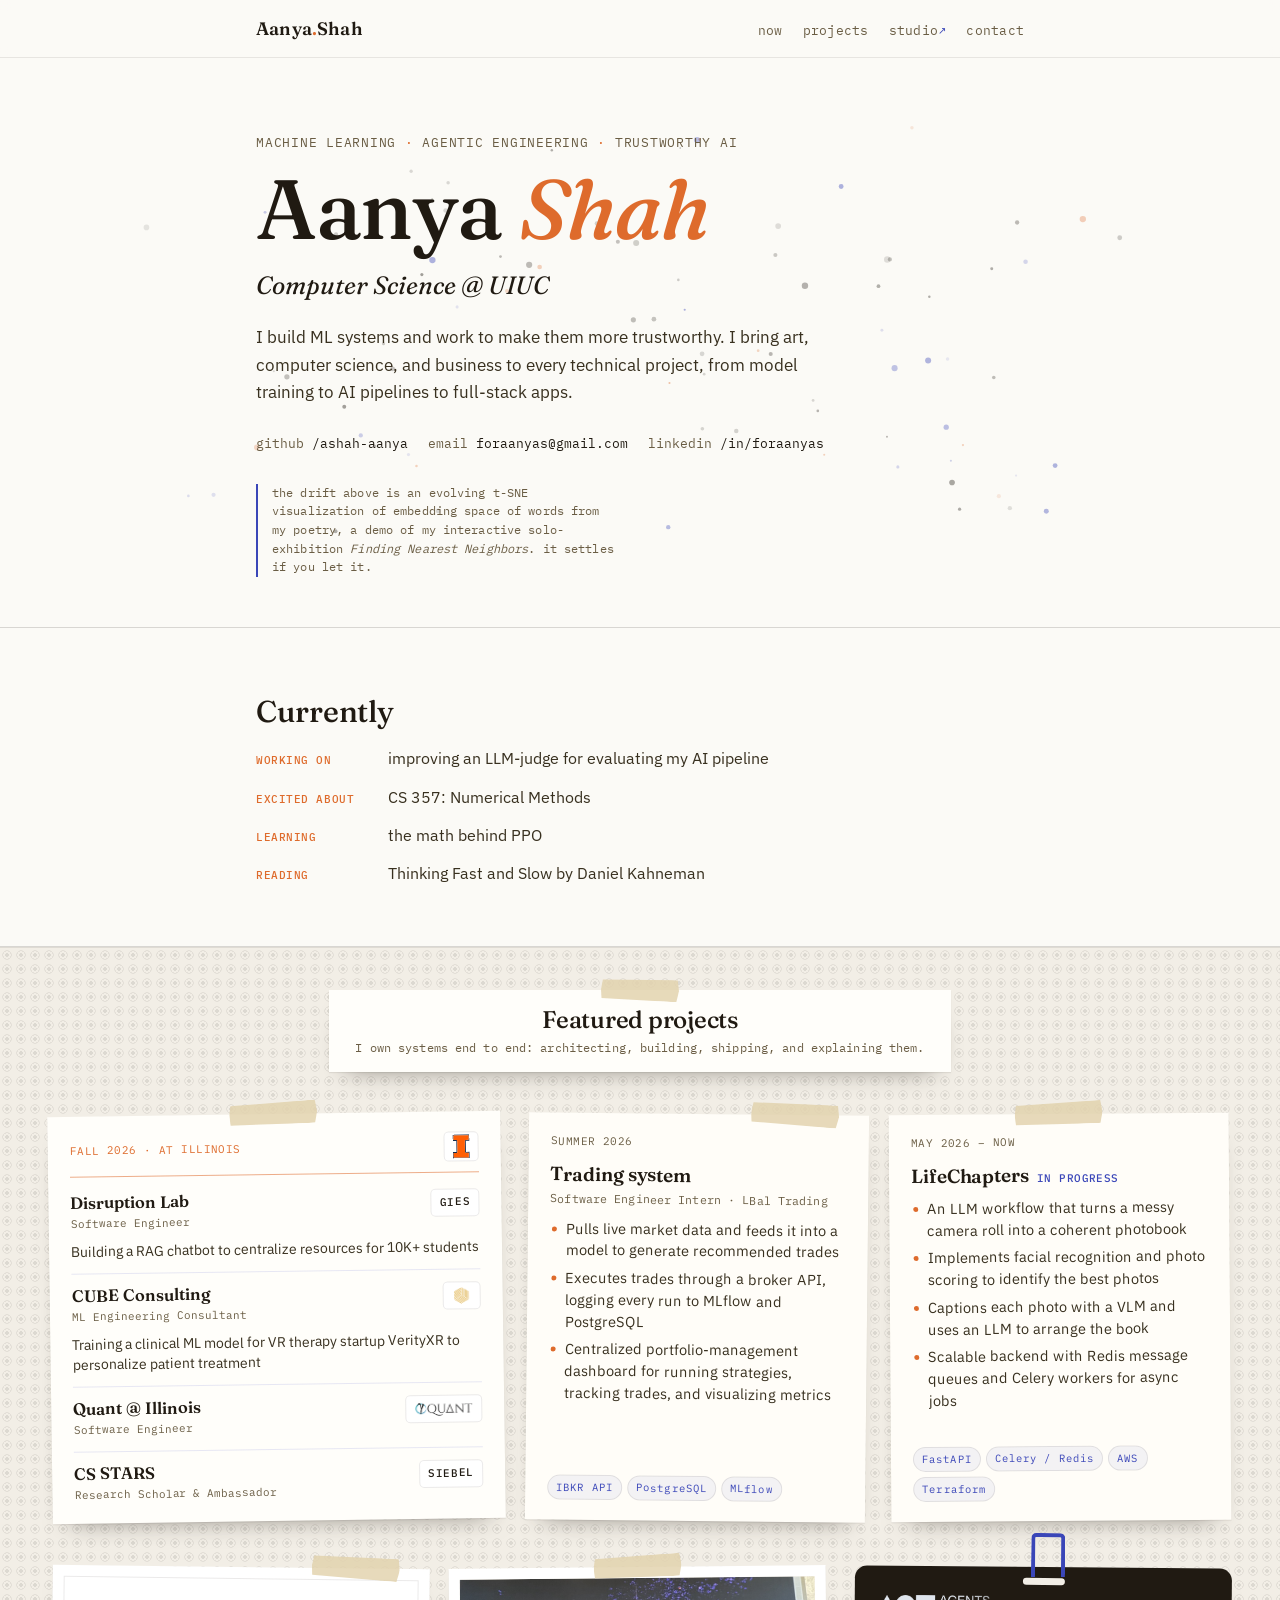
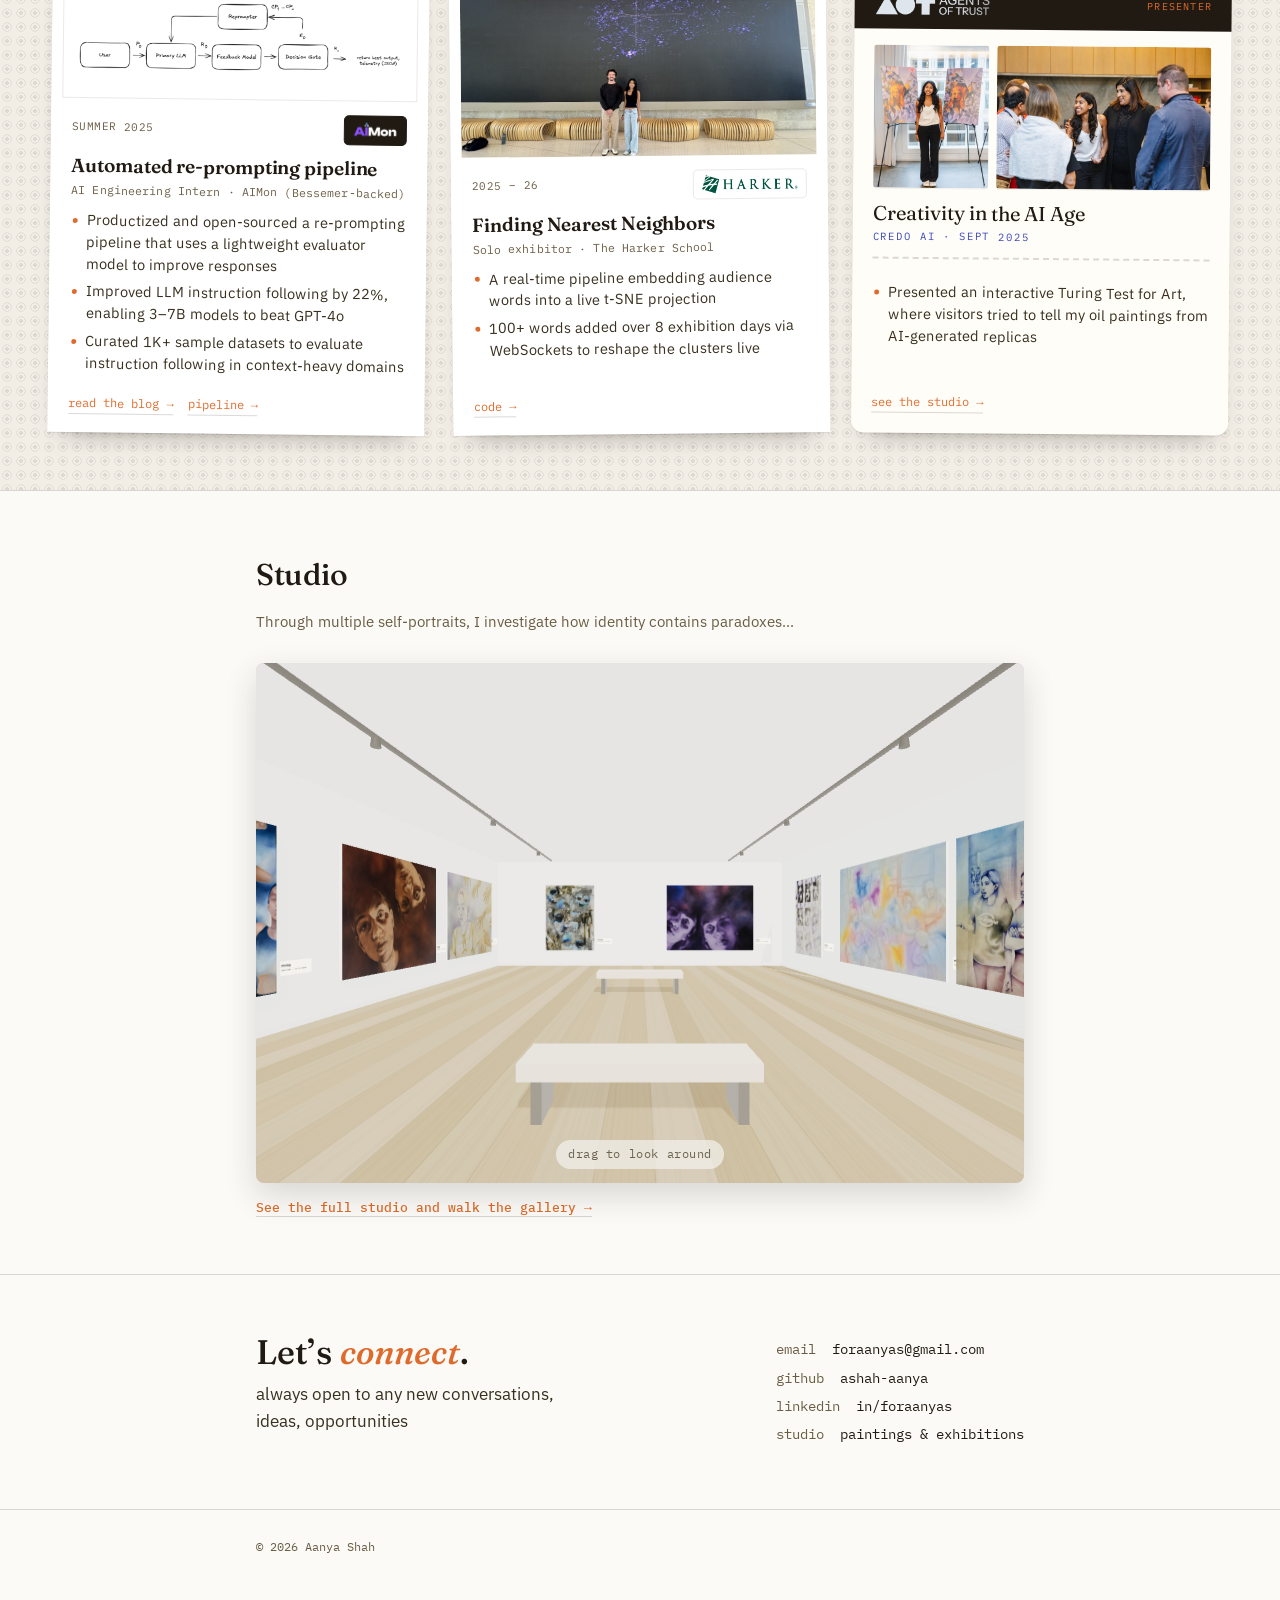
==== index.html @ c017f8e5 "Add model training to the intro's range of projects Co-Authored-By: Claude Opus 5 (1M context) <nore" ====
<!DOCTYPE html>
<html lang="en">
<head>
<meta charset="UTF-8" />
<meta name="viewport" content="width=device-width, initial-scale=1.0" />
<title>Aanya Shah</title>
<meta name="description" content="Aanya Shah: I build ML systems. CS @ Illinois." />
<link rel="stylesheet" href="css/styles.css" />
</head>
<body>

<nav class="top">
  <div class="wrap">
    <a class="mark" href="index.html">Aanya<b>.</b>Shah</a>
    <ul>
      <li><a href="#currently">now</a></li>
      <li><a href="#work">projects</a></li>
      <li><a href="art.html">studio<span class="ext">&#8599;</span></a></li>
      <li><a href="#contact">contact</a></li>
    </ul>
  </div>
</nav>

<!-- ================= HERO ================= -->
<header class="hero">
  <canvas id="field" aria-hidden="true"></canvas>
  <div class="wrap">
    <p class="eyebrow">machine learning <span class="dot">&middot;</span> agentic engineering <span class="dot">&middot;</span> trustworthy AI</p>
    <h1 class="name">Aanya <em>Shah</em></h1>
    <p class="tag">Computer Science @ UIUC</p>
    <p class="intro">
      I build ML systems and work to make them more trustworthy. I bring art, computer science,
      and business to every technical project, from model training to AI pipelines to full-stack apps.
    </p>
    <p class="social">
      <a href="https://github.com/ashah-aanya"><span>github</span>&nbsp;/ashah-aanya</a>
      <a href="mailto:foraanyas@gmail.com"><span>email</span>&nbsp;foraanyas@gmail.com</a>
      <a href="https://linkedin.com/in/foraanyas"><span>linkedin</span>&nbsp;/in/foraanyas</a>
    </p>
    <p class="signature-note">
      the drift above is an evolving t-SNE visualization of embedding space of words from my poetry, a demo of 
      my interactive solo-exhibition <em>Finding Nearest Neighbors</em>. it settles if you let it.
    </p>
  </div>
</header>

<!-- ================= CURRENTLY ================= -->
<section id="currently">
  <div class="wrap">
    <div class="sec-head"><span class="sec-title">Currently</span></div>
    <div class="cur">
      <div class="cg"><span class="cl">Working on</span><p>improving an LLM-judge for evaluating my AI pipeline</p></div>
      <div class="cg"><span class="cl">Excited about</span><p>CS 357: Numerical Methods</p></div>
      <div class="cg"><span class="cl">Learning</span><p>the math behind PPO</p></div>
      <div class="cg"><span class="cl">Reading</span><p>Thinking Fast and Slow by Daniel Kahneman</p></div>
    </div>
  </div>
</section>

<!-- ================= FEATURED PROJECTS ================= -->
<!-- A bulletin board of six taped cards in two rows (no scrolling). Top row:
     roster (.w-roster) + two .w-side cards; bottom row: three equal cards.
     Card types: .pin, .pin.roster, .pin.polaroid, .pin.pass. Logos live in
     .logo-chip (add .dark for white logos, .icon for square marks). -->
<section id="work">
  <div class="board">
    <div class="board-title">
      <h2>Featured projects</h2>
      <p>I own systems end to end: architecting, building, shipping, and explaining them.</p>
    </div>
    <ol class="pins">

      <li class="pin roster w-roster">
        <div class="top"><span class="when">Fall 2026 &middot; at Illinois</span><span class="logo-chip icon"><img src="assets/logos/uiuc.svg" alt="University of Illinois" /></span></div>
        <ul class="roles">
          <li>
            <span class="org">Disruption Lab</span>
            <span class="logo-text">Gies</span>
            <span class="rl">Software Engineer</span>
            <p>Building a RAG chatbot to centralize resources for 10K+ students</p>
          </li>
          <li>
            <span class="org">CUBE Consulting</span>
            <span class="logo-chip icon"><img src="assets/logos/cube.png" alt="CUBE Consulting" /></span>
            <span class="rl">ML Engineering Consultant</span>
            <p>Training a clinical ML model for VR therapy startup VerityXR to personalize patient treatment</p>
          </li>
          <!-- TODO(aanya): confirm the Quant role title and add detail on the poker project -->
          <li>
            <span class="org">Quant @ Illinois</span>
            <span class="logo-chip"><img src="assets/logos/quant.png" alt="Quant @ Illinois" /></span>
            <span class="rl">Software Engineer</span>
          </li>
          <li>
            <span class="org">CS STARS</span>
            <span class="logo-text">Siebel</span>
            <span class="rl">Research Scholar &amp; Ambassador</span>
          </li>
        </ul>
      </li>

      <li class="pin w-side">
        <div class="top"><span class="when">Summer 2026</span></div>
        <h3>Trading system</h3>
        <p class="frole">Software Engineer Intern &middot; LBal Trading</p>
        <ul class="fbul">
          <li>Pulls live market data and feeds it into a model to generate recommended trades</li>
          <li>Executes trades through a broker API, logging every run to MLflow and PostgreSQL</li>
          <li>Centralized portfolio-management dashboard for running strategies, tracking trades, and visualizing metrics</li>
        </ul>
        <div class="foot ftags"><span>IBKR API</span><span>PostgreSQL</span><span>MLflow</span></div>
      </li>

      <li class="pin w-side">
        <div class="top"><span class="when">May 2026 &ndash; now</span></div>
        <h3>LifeChapters <span class="status wip">in progress</span></h3>
        <ul class="fbul">
          <li>An LLM workflow that turns a messy camera roll into a coherent photobook</li>
          <li>Implements facial recognition and photo scoring to identify the best photos</li>
          <li>Captions each photo with a VLM and uses an LLM to arrange the book</li>
          <li>Scalable backend with Redis message queues and Celery workers for async jobs</li>
        </ul>
        <div class="foot ftags"><span>FastAPI</span><span>Celery / Redis</span><span>AWS</span><span>Terraform</span></div>
      </li>

      <li class="pin polaroid">
        <div class="shot contain"><img data-zoom src="assets/blog/img01.png" alt="Diagram of the re-prompting loop: user, primary LLM, feedback model, decision gate, and re-prompter" loading="lazy" /></div>
        <div class="txt">
          <div class="top"><span class="when">Summer 2025</span><span class="logo-chip dark"><img src="assets/logos/aimon.png" alt="AIMon" /></span></div>
          <h3>Automated re-prompting pipeline</h3>
          <p class="frole">AI Engineering Intern &middot; AIMon (Bessemer-backed)</p>
          <ul class="fbul">
            <li>Productized and open-sourced a re-prompting pipeline that uses a lightweight evaluator model to improve responses</li>
            <li>Improved LLM instruction following by 22%, enabling 3&ndash;7B models to beat GPT-4o</li>
            <li>Curated 1K+ sample datasets to evaluate instruction following in context-heavy domains</li>
          </ul>
          <div class="foot flinks">
            <a href="re-prompting.html">read the blog &rarr;</a>
            <a href="https://github.com/aimonlabs/aimon-python-sdk/tree/main/aimon/reprompting_api">pipeline &rarr;</a>
          </div>
        </div>
      </li>

      <li class="pin polaroid">
        <div class="shot short"><img src="assets/featured/exhibition-wall.jpg" alt="Aanya standing in front of the wall-sized t-SNE projection of her exhibition" loading="lazy" /></div>
        <div class="txt">
          <div class="top"><span class="when">2025 &ndash; 26</span><span class="logo-chip"><img src="assets/logos/harker.png" alt="The Harker School" /></span></div>
          <h3>Finding Nearest Neighbors</h3>
          <p class="frole">Solo exhibitor &middot; The Harker School</p>
          <ul class="fbul">
            <li>A real-time pipeline embedding audience words into a live t-SNE projection</li>
            <li>100+ words added over 8 exhibition days via WebSockets to reshape the clusters live</li>
          </ul>
          <div class="foot flinks"><a href="https://github.com/ashah-aanya/interactive-embedding-visualizer">code &rarr;</a></div>
        </div>
      </li>

      <li class="pin pass">
        <div class="band">
          <div class="slot"></div>
          <div class="event"><img src="assets/aot-logo.png" alt="Agents of Trust" /><span>Presenter</span></div>
        </div>
        <div class="txt">
          <div class="pass-photos">
            <img data-zoom src="assets/featured/aot-exhibit.jpg" alt="Aanya between an oil painting and its AI-generated replica at the Turing Test for Art exhibit" loading="lazy" />
            <img data-zoom src="assets/featured/aot-conversation.jpg" alt="Aanya talking with attendees at the Agents of Trust Summit" loading="lazy" />
          </div>
          <div class="pass-title">
            <div class="nm">Creativity in the AI Age</div>
            <div class="rl">Credo AI &middot; Sept 2025</div>
          </div>
          <ul class="fbul">
            <li>Presented an interactive Turing Test for Art, where visitors tried to tell my oil paintings from AI-generated replicas</li>
          </ul>
          <div class="foot flinks"><a href="art.html">see the studio &rarr;</a></div>
        </div>
      </li>

    </ol>
  </div>
</section>

<!-- ================= STUDIO TEASER ================= -->
<section id="studio">
  <div class="wrap">
    <div class="sec-head"><span class="sec-title">Studio</span></div>
    <p class="sec-sub">Through multiple self-portraits, I investigate how identity contains paradoxes...</p>
    <div class="viewer">
      <iframe src="gallery.html?inline" title="Interactive 3D walk-through gallery of the paintings" loading="lazy"></iframe>
    </div>
    <p class="studio-more"><a href="art.html">See the full studio and walk the gallery &rarr;</a></p>
  </div>
</section>

<!-- ================= CONTACT ================= -->
<section id="contact" class="contact">
  <div class="wrap">
    <div>
      <h2>Let&rsquo;s <em>connect</em>.</h2>
      <p class="blurb">always open to any new conversations, ideas, opportunities</p>
    </div>
    <div class="links2">
      <a href="mailto:foraanyas@gmail.com"><span>email</span> &nbsp;foraanyas@gmail.com</a>
      <a href="https://github.com/ashah-aanya"><span>github</span> &nbsp;ashah-aanya</a>
      <a href="https://linkedin.com/in/foraanyas"><span>linkedin</span> &nbsp;in/foraanyas</a>
      <a href="art.html"><span>studio</span> &nbsp;paintings &amp; exhibitions</a>
    </div>
  </div>
</section>

<footer>
  <div class="wrap">
    <span>&copy; <span id="yr"></span> Aanya Shah</span>
  </div>
</footer>

<script src="js/field.js"></script>
<script src="js/lightbox.js"></script>
</body>
</html>
---- css/styles.css ----
/* =========================================================================
   Aanya Shah — personal site
   Design system, shared by index.html and art.html.

   The look: "raw primed canvas." A warm linen ground, warm near-black ink,
   and two accent voices — oxblood (studio) and indigo (machine). We keep the
   character but point it at a technical story: projects lead, art is a side room.
   Deliberately single-theme (a committed warm world), not a missing dark mode.
   ========================================================================= */

/* ---- self-hosted fonts (no CDN, so the type never silently falls back) ---- */
@font-face{font-family:"Fraunces";font-style:normal;font-weight:400;font-display:swap;
  src:url("../fonts/fraunces-400.woff2") format("woff2")}
@font-face{font-family:"Fraunces";font-style:normal;font-weight:500;font-display:swap;
  src:url("../fonts/fraunces-500.woff2") format("woff2")}
@font-face{font-family:"Fraunces";font-style:normal;font-weight:600;font-display:swap;
  src:url("../fonts/fraunces-600.woff2") format("woff2")}
@font-face{font-family:"Fraunces";font-style:italic;font-weight:400;font-display:swap;
  src:url("../fonts/fraunces-400-italic.woff2") format("woff2")}
@font-face{font-family:"Fraunces";font-style:italic;font-weight:500;font-display:swap;
  src:url("../fonts/fraunces-500-italic.woff2") format("woff2")}
@font-face{font-family:"IBM Plex Sans";font-style:normal;font-weight:400;font-display:swap;
  src:url("../fonts/plex-sans-400.woff2") format("woff2")}
@font-face{font-family:"IBM Plex Sans";font-style:normal;font-weight:500;font-display:swap;
  src:url("../fonts/plex-sans-500.woff2") format("woff2")}
@font-face{font-family:"IBM Plex Sans";font-style:normal;font-weight:600;font-display:swap;
  src:url("../fonts/plex-sans-600.woff2") format("woff2")}
@font-face{font-family:"IBM Plex Mono";font-style:normal;font-weight:400;font-display:swap;
  src:url("../fonts/plex-mono-400.woff2") format("woff2")}
@font-face{font-family:"IBM Plex Mono";font-style:normal;font-weight:500;font-display:swap;
  src:url("../fonts/plex-mono-500.woff2") format("woff2")}

/* ---- design tokens ---- */
:root{
  --linen:#FBFAF6;        /* near-white warm ground */
  --linen-2:#F3F0E9;      /* deeper panel */
  --ink:#201A12;          /* warm near-black */
  --ink-soft:#38301f;     /* body ink — good contrast */
  --muted:#6a5d44;        /* warm grey — labels/meta */
  --oxblood:#DE6B2C;      /* accent — burnt orange */
  --indigo:#3A46B8;       /* machine voice — richer indigo */
  --line:rgba(34,29,22,.16);
  --line-2:rgba(34,29,22,.09);
  --panel:rgba(252,250,245,.22); /* warm near-white, very light so the linen reads through */
  --panel-hi:rgba(252,250,245,.42);
  --maxw:820px;

  --serif:"Fraunces",Georgia,"Times New Roman",serif;
  --sans:"IBM Plex Sans",system-ui,-apple-system,sans-serif;
  --mono:"IBM Plex Mono",ui-monospace,"SF Mono",Menlo,monospace;
}

*{box-sizing:border-box}
html{scroll-behavior:smooth}
@media (prefers-reduced-motion:reduce){html{scroll-behavior:auto}}

body{
  margin:0; background:var(--linen); color:var(--ink);
  font-family:var(--sans); font-size:17px; line-height:1.62;
  -webkit-font-smoothing:antialiased; text-rendering:optimizeLegibility;
}

a{color:var(--ink); text-decoration:none; border-bottom:1px solid var(--line);
  transition:color .15s ease,border-color .15s ease}
a:hover{color:var(--oxblood); border-color:var(--oxblood)}
a:focus-visible{outline:2px solid var(--indigo); outline-offset:3px; border-radius:2px}

.wrap{max-width:var(--maxw); margin:0 auto; padding:0 26px}
.mono{font-family:var(--mono)}

/* ---- top nav ---- */
nav.top{position:sticky; top:0; z-index:30; background:rgba(251,250,246,.85);
  backdrop-filter:blur(7px); -webkit-backdrop-filter:blur(7px);
  border-bottom:1px solid var(--line-2)}
nav.top .wrap{display:flex; align-items:baseline; justify-content:space-between;
  padding:14px 26px; gap:18px}
nav.top .mark{font-family:var(--serif); font-weight:600; font-size:18px; letter-spacing:.01em;
  border:none; color:var(--ink)}
nav.top .mark b{color:var(--oxblood); font-weight:600}
nav.top ul{list-style:none; display:flex; gap:20px; margin:0; padding:0;
  font-family:var(--mono); font-size:12.5px; letter-spacing:.02em}
nav.top ul a{border:none; color:var(--muted)}
nav.top ul a:hover{color:var(--oxblood)}
nav.top ul a.here{color:var(--ink)}
nav.top ul a .ext{color:var(--indigo); font-size:10px; vertical-align:1px}
@media (max-width:600px){nav.top ul{gap:15px; font-size:11.5px}}

/* ---- hero ---- */
header.hero{position:relative; overflow:hidden; border-bottom:1px solid var(--line)}
#field{position:absolute; inset:0; width:100%; height:100%; display:block}
.hero .wrap{position:relative; z-index:2; padding-top:74px; padding-bottom:50px}
.eyebrow{font-family:var(--mono); font-size:12.5px; letter-spacing:.06em;
  text-transform:uppercase; color:var(--muted); margin:0 0 16px}
.eyebrow .dot{color:var(--oxblood)}
h1.name{font-family:var(--serif); font-weight:500; font-optical-sizing:auto;
  font-size:clamp(46px,9vw,84px); line-height:.98; letter-spacing:-.015em; margin:0;
  text-wrap:balance}
h1.name em{font-style:italic; color:var(--oxblood); font-weight:500}
.tag{font-family:var(--serif); font-size:clamp(19px,3.3vw,25px); font-weight:400;
  font-style:italic; color:var(--ink); margin:18px 0 0; max-width:34ch; line-height:1.34}
.intro{margin:22px 0 0; max-width:56ch; color:var(--ink-soft)}
.intro a{border-bottom:1px solid var(--oxblood)}
.signature-note{margin:30px 0 0; font-family:var(--mono); font-size:12px; color:var(--muted);
  letter-spacing:.01em; max-width:52ch; line-height:1.55; padding-left:14px;
  border-left:2px solid var(--indigo)}
.signature-note em{font-style:italic}
.social{margin:26px 0 0; display:flex; gap:20px; flex-wrap:wrap;
  font-family:var(--mono); font-size:13px}
.social a{border:none; color:var(--ink)}
.social a span{color:var(--muted)}
.social a:hover{color:var(--oxblood)}

/* ---- now strip ---- */
.now{border-bottom:1px solid var(--line); background:var(--linen-2)}
.now .wrap{display:flex; gap:22px; flex-wrap:wrap; padding-top:16px; padding-bottom:16px;
  font-size:14.5px}
.now .lab{font-family:var(--mono); font-size:11.5px; letter-spacing:.06em;
  text-transform:uppercase; color:var(--oxblood); align-self:center}
.now .item{color:var(--ink-soft)}
.now .item b{font-weight:600}

/* ---- generic section ---- */
section{padding:60px 0; border-bottom:1px solid var(--line)}
.sec-head{display:flex; align-items:baseline; gap:14px; margin:0 0 10px}
.sec-kicker{font-family:var(--mono); font-size:12px; letter-spacing:.06em;
  text-transform:uppercase; color:var(--indigo)}
.sec-title{font-family:var(--serif); font-weight:500; font-size:30px; letter-spacing:-.01em; margin:0}
.sec-sub{font-size:14.5px; color:var(--muted); margin:0 0 30px; max-width:62ch}

/* ---- Currently: momentum & curiosity, right under the hero ---- */
.cur{display:flex; flex-direction:column; gap:13px}
.cur .cg{display:flex; gap:16px; align-items:baseline; flex-wrap:wrap}
.cur .cl{font-family:var(--mono); font-size:11px; letter-spacing:.05em; text-transform:uppercase;
  color:var(--oxblood); font-weight:500; flex:0 0 116px}
.cur .cg p{margin:0; color:var(--ink-soft); font-size:15.5px}
@media (max-width:520px){.cur .cl{flex-basis:100%}}

/* ---- Featured projects: a bulletin board of six taped cards ----
   A fixed 3x2 grid (2 columns on tablets, 1 on phones), no scrolling. Cards in
   a row share a height, and every card repeats the same skeleton: a top line
   (date + logo), title, role, bullets, and a foot (tags or links) pinned to the
   bottom. Variety comes from what each card is made of:
     .pin            taped card
     .pin.roster     index card listing several roles (Fall 2026 at Illinois)
     .pin.polaroid   photo print with the description on its white margin
     .pin.pass       event pass on a lanyard */
#work{padding-top:0; padding-bottom:0}
.board{margin-top:0; border-top:1px solid var(--line-2);
  background-color:#F2EEE6;
  background-image:
    radial-gradient(circle at center, rgba(34,29,22,.10) 0 1.6px, transparent 2px),
    radial-gradient(circle at center, transparent 0 3.6px, rgba(34,29,22,.07) 3.8px 4.6px, transparent 4.9px);
  background-size:14px 14px, 14px 14px}
/* two rows that each fill the board: widths are fractions of the row after gaps.
   Top row 9.6/24 + 7.2/24 + 7.2/24 (the roster is wider), bottom row thirds. */
.pins{--g:24px; list-style:none; max-width:1240px; margin:0 auto; padding:84px 30px 56px;
  display:flex; flex-wrap:wrap; gap:46px var(--g); align-items:stretch}
.pins > .pin{width:calc((100% - 2 * var(--g)) / 3)}
.pins > .pin.w-roster{width:calc((100% - 2 * var(--g)) * 9.6 / 24)}
.pins > .pin.w-side{width:calc((100% - 2 * var(--g)) * 7.2 / 24)}
@media (max-width:1100px){
  .pins > .pin, .pins > .pin.w-side{width:calc((100% - var(--g)) / 2)}
  .pins > .pin.w-roster{width:100%}
}
@media (max-width:640px){
  .pins{gap:40px; padding-inline:22px}
  .pins > .pin, .pins > .pin.w-side, .pins > .pin.w-roster{width:100%}
}

.pin{position:relative; display:flex; flex-direction:column; min-width:0;
  background:#FFFDF8; padding:20px 22px 20px; transform:rotate(var(--tilt,0deg));
  box-shadow:0 1px 1px rgba(34,29,22,.08), 0 14px 26px -18px rgba(34,29,22,.55)}
.pin:nth-child(1){--tilt:-.8deg}
.pin:nth-child(2){--tilt:.6deg}
.pin:nth-child(3){--tilt:-.4deg}
.pin:nth-child(4){--tilt:.7deg}
.pin:nth-child(5){--tilt:-.6deg}
.pin:nth-child(6){--tilt:.5deg}
.pin .foot{margin-top:auto; padding-top:14px}
/* masking tape */
.pin::before{content:""; position:absolute; top:-12px; left:50%; width:88px; height:23px; margin-left:-44px;
  background:rgba(226,210,172,.82); transform:rotate(-2.5deg); z-index:2;
  clip-path:polygon(2% 8%, 98% 0, 100% 50%, 97% 100%, 1% 92%, 0 50%)}
.pin:nth-child(even)::before{left:auto; right:30px; margin-left:0; transform:rotate(3deg)}
@media (max-width:640px){.pin{--tilt:0deg !important}}

/* shared text parts */
.pin .top{display:flex; justify-content:space-between; align-items:center; gap:12px; margin:0 0 12px}
.pin .when{font-family:var(--mono); font-size:11px; letter-spacing:.04em; text-transform:uppercase; color:var(--muted)}
.logo-chip, .logo-text{flex:none; height:30px; display:inline-flex; align-items:center;
  padding:0 8px; border:1px solid var(--line-2); border-radius:5px; background:#fff}
.logo-chip img{display:block; height:18px; width:auto; max-width:96px}
.logo-chip.icon img{height:24px}
.logo-chip.dark{background:var(--ink); border-color:var(--ink)}
.logo-text{font-family:var(--mono); font-size:11px; font-weight:500; letter-spacing:.06em;
  text-transform:uppercase; color:var(--ink); white-space:nowrap}
.pin h3{font-family:var(--serif); font-weight:600; font-size:19px; line-height:1.22; letter-spacing:-.005em;
  margin:0; color:var(--ink); display:flex; align-items:baseline; gap:8px; flex-wrap:wrap}
.frole{margin:5px 0 0; font-family:var(--mono); font-size:11.5px; line-height:1.45; color:var(--muted); letter-spacing:.01em}
.fbul{margin:10px 0 0; padding:0 0 0 16px; list-style:none}
.fbul li{position:relative; margin:0 0 6px; color:var(--ink-soft); font-size:14.5px; line-height:1.5}
.fbul li::before{content:""; position:absolute; left:-14px; top:.62em; width:5px; height:5px;
  border-radius:50%; background:var(--oxblood)}
.flinks{font-family:var(--mono); font-size:12px; display:flex; gap:14px; flex-wrap:wrap}
.flinks a{color:var(--oxblood); border-bottom:1px solid var(--line)}
.flinks a:hover{border-color:var(--oxblood)}
.ftags{display:flex; flex-wrap:wrap; gap:5px}
.ftags span{font-family:var(--mono); font-size:10.5px; letter-spacing:.01em; color:var(--indigo);
  background:rgba(58,70,184,.06); border:1px solid var(--line-2); border-radius:20px; padding:3px 8px}

/* the section title is itself a small card taped to the top of the board */
.board-title{position:relative; width:max-content; max-width:calc(100% - 44px); margin:0 auto; top:42px;
  background:#FFFEFA; padding:16px 26px 14px; text-align:center;
  box-shadow:0 1px 1px rgba(34,29,22,.08), 0 14px 26px -18px rgba(34,29,22,.55)}
.board-title::before{content:""; position:absolute; top:-11px; left:50%; width:78px; height:22px; margin-left:-39px;
  background:rgba(226,210,172,.82); transform:rotate(2deg);
  clip-path:polygon(2% 8%, 98% 0, 100% 50%, 97% 100%, 1% 92%, 0 50%)}
.board-title h2{margin:0; font-family:var(--serif); font-weight:500; font-size:24px; line-height:1.15; letter-spacing:-.01em; color:var(--ink)}
.board-title p{margin:6px 0 0; font-family:var(--mono); font-size:11.5px; letter-spacing:.01em; color:var(--muted); text-wrap:balance}
img[data-zoom]{cursor:zoom-in}
img[data-zoom]:focus-visible{outline:2px solid var(--indigo); outline-offset:3px}
dialog.zoom{border:0; padding:18px; max-width:min(1100px, 94vw); background:#fff; border-radius:6px;
  box-shadow:0 30px 80px -30px rgba(34,29,22,.6); cursor:zoom-out}
dialog.zoom::backdrop{background:rgba(32,26,18,.55)}
dialog.zoom img{display:block; width:100%; height:auto; max-height:82vh; object-fit:contain}
.zoom-close{display:block; margin:10px 0 0 auto; font-family:var(--mono); font-size:12px; color:var(--muted);
  background:none; border:0; border-bottom:1px solid var(--line); cursor:pointer; padding:0 0 2px}

/* roster: ruled index card with one entry per role */
.pin.roster{background-color:#FFFEFA}
.pin.roster .top{padding-bottom:10px; border-bottom:1.5px solid rgba(222,107,44,.55); margin-bottom:4px}
.pin.roster .when{color:var(--oxblood)}
.roles{list-style:none; margin:0; padding:0}
.roles li{display:grid; grid-template-columns:1fr auto; gap:2px 10px; align-content:start; padding:12px 0; border-bottom:1px solid rgba(58,70,184,.12)}
.roles li:last-child{border-bottom:0; padding-bottom:0}
.roles .org{font-family:var(--serif); font-weight:600; font-size:16.5px; line-height:1.2; color:var(--ink)}
.roles .logo-chip, .roles .logo-text{grid-row:span 2; height:28px; align-self:start}
.roles .logo-chip img{height:15px}
.roles .logo-chip.icon img{height:20px}
.roles .rl{font-family:var(--mono); font-size:11px; color:var(--muted)}
.roles p{grid-column:1 / -1; margin:6px 0 0; font-size:14px; line-height:1.45; color:var(--ink-soft)}

/* polaroid: photo print on top, thick white frame */
.pin.polaroid{background:#fff; padding:11px 11px 18px}
.pin.polaroid .shot{flex:none; aspect-ratio:16/10; margin:0 0 14px; background:#EFEAE0; overflow:hidden}
.pin.polaroid .shot img{display:block; width:100%; height:100%; object-fit:cover}
.pin.polaroid .shot.contain{background:#fff; border:1px solid var(--line-2)}
.pin.polaroid .shot.short{aspect-ratio:2 / 1}
.pin.polaroid .shot.short img{object-position:50% 62%}
.pin.polaroid .shot.contain{aspect-ratio:auto}
.pin.polaroid .shot.contain img{height:auto; object-fit:contain; padding:18px 8px}
.pin.polaroid .txt{padding:0 10px; display:flex; flex-direction:column; flex:1}

/* event pass on a lanyard */
.pin.pass{padding:0; border-radius:12px; background:#FFFDF8}
.pin.pass::before{top:-34px; left:50%; right:auto; width:26px; height:40px; margin-left:-13px;
  background:none; border:4px solid var(--indigo); border-bottom:0; border-radius:5px 5px 0 0;
  clip-path:none; transform:none}
.pin.pass .band{background:var(--ink); border-radius:12px 12px 0 0; padding:11px 20px 13px}
.pin.pass .slot{width:42px; height:7px; border-radius:6px; background:#F2EEE6; margin:0 auto 10px}
.pin.pass .event{display:flex; align-items:center; justify-content:space-between; gap:12px}
.pin.pass .event img{height:22px; width:auto; filter:invert(1); display:block}
.pin.pass .event span{font-family:var(--mono); font-size:10px; letter-spacing:.12em; text-transform:uppercase; color:var(--oxblood)}
.pin.pass .txt{padding:16px 20px 20px; display:flex; flex-direction:column; flex:1}
/* two summit photos side by side, then the event title under them */
/* column widths follow each photo's shape (4:5 portrait, 3:2 group shot) so both come out the same height */
.pin.pass .pass-photos{display:grid; grid-template-columns:8fr 15fr; gap:8px; margin:0 0 14px}
.pin.pass .pass-photos img{display:block; width:100%; height:auto; object-fit:cover; border-radius:3px;
  box-shadow:0 1px 0 rgba(34,29,22,.06)}
.pin.pass .pass-photos img:first-child{aspect-ratio:4 / 5}
.pin.pass .pass-photos img:last-child{aspect-ratio:3 / 2}
.pin.pass .pass-title{padding-bottom:12px; margin-bottom:12px; border-bottom:2px dashed var(--line)}
.pin.pass .pass-title .nm{font-family:var(--serif); font-size:20px; line-height:1.1}
.pin.pass .pass-title .rl{font-family:var(--mono); font-size:10.5px; letter-spacing:.08em; text-transform:uppercase; color:var(--indigo); margin-top:4px}

/* status as soft text, not a filled pill */
.status{font-family:var(--mono); font-size:11px; letter-spacing:.04em; text-transform:uppercase;
  color:var(--oxblood); font-weight:500}
.status.wip{color:var(--indigo)}

/* ---- Other things I'm trying: a plain bulleted list, low ceremony ---- */
.tries{margin:0; padding:0 0 0 18px; list-style:disc}
.tries li{margin:0 0 8px; color:var(--ink-soft); font-size:15.5px}
.tries li::marker{color:var(--muted)}
.tries a{color:var(--oxblood); border-bottom:1px solid var(--line)}
.tries .g{font-family:var(--mono); font-size:12px; color:var(--muted)}

/* ---- Studio: a tinted band with a compact interactive Turing Test ----
   (oxblood = the studio voice.) Two self-portraits on easels at left, the
   prompt + caption at right. Click a canvas to guess painting vs DALL·E. */
#studio{background:transparent}
/* homepage paintings gallery (real work; full art page has the rest) */
.gallery{columns:3; column-gap:14px; margin-top:2px}
@media (max-width:640px){.gallery{columns:2}}
@media (max-width:380px){.gallery{columns:1}}
.art{break-inside:avoid; margin:0 0 14px; position:relative; border-radius:4px; overflow:hidden;
  box-shadow:0 6px 16px rgba(34,29,22,.18); line-height:0}
.art img{display:block; width:100%; height:auto}
.art figcaption{position:absolute; left:0; right:0; bottom:0; padding:22px 12px 9px; line-height:1;
  font:600 10.5px/1 var(--mono); letter-spacing:.04em; text-transform:uppercase; color:#fff;
  background:linear-gradient(transparent, rgba(20,12,10,.74)); opacity:0; transition:opacity .2s ease}
.art:hover figcaption{opacity:1}
.studio-more{margin:18px 0 0; font:500 13px/1 var(--mono)}
.studio-more a{color:var(--oxblood); border-bottom:1px solid var(--line)}
.studio-more a:hover{border-color:var(--oxblood)}

/* embedded 3D studio viewer (inline panel that expands to full immersive) */
.viewer-lead{margin:34px 0 12px; font-family:var(--serif); font-style:italic; font-size:18px; color:var(--ink)}
.viewer{position:relative; border-radius:8px; overflow:hidden; background:#e7e4dd;
  box-shadow:0 12px 32px rgba(34,29,22,.16)}
.viewer iframe{display:block; width:100%; height:58vh; max-height:520px; min-height:320px; border:0}
.viewer .walk{position:absolute; bottom:16px; left:50%; transform:translateX(-50%);
  font-family:var(--mono); font-size:13px; color:#fff; background:var(--oxblood); border:none;
  padding:11px 20px; border-radius:5px; cursor:pointer; letter-spacing:.02em;
  box-shadow:0 5px 16px rgba(34,29,22,.28)}
.viewer .walk:hover{background:#75231b}
.viewer .vclose{display:none}
.viewer.expanded{position:fixed; inset:0; z-index:100; border-radius:0; box-shadow:none}
.viewer.expanded iframe{height:100vh; max-height:none}
.viewer.expanded .walk{display:none}
.viewer.expanded .vclose{display:block; position:fixed; top:18px; right:22px; z-index:101;
  font-family:var(--mono); font-size:13px; color:#fff; background:rgba(20,16,14,.72); border:none;
  padding:9px 15px; border-radius:5px; cursor:pointer}
.turing{display:grid; grid-template-columns:auto 1fr; gap:36px; align-items:center; margin-top:8px}
@media (max-width:600px){.turing{grid-template-columns:1fr; gap:24px}}

.paintings{display:flex; gap:20px}
.painting{width:140px; display:flex; flex-direction:column; align-items:center}
.painting .tile{width:100%; padding:0; border:none; background:none; cursor:pointer; line-height:0}
.painting .pic{display:block; width:100%; aspect-ratio:4/5; border-radius:2px; object-fit:cover;
  border:1px solid rgba(34,29,22,.20);
  box-shadow:0 9px 20px rgba(34,29,22,.20);
  transition:transform .18s ease, box-shadow .18s ease}
.painting .tile:hover .pic{transform:translateY(-3px); box-shadow:0 14px 28px rgba(34,29,22,.26)}
.painting .tile:focus-visible .pic{outline:2px solid var(--indigo); outline-offset:3px}
.painting .tlabel{margin-top:11px; font:500 10px/1.3 var(--mono); letter-spacing:.03em;
  text-transform:uppercase; color:var(--muted); min-height:1.2em; text-align:center}
.painting.correct .pic{box-shadow:0 0 0 3px var(--indigo), 0 9px 20px rgba(34,29,22,.20)}
.painting.wrong .pic{box-shadow:0 0 0 3px var(--oxblood), 0 9px 20px rgba(34,29,22,.20)}
.painting.correct .tlabel{color:var(--indigo)}
.painting.wrong .tlabel{color:var(--oxblood)}

.turing .copy{max-width:42ch}
.turing .tq{font-family:var(--serif); font-style:italic; font-size:20px; color:var(--ink); margin:0 0 12px}
.turing .studio-lead{font-size:15px; color:var(--ink-soft); margin:0 0 14px; line-height:1.55}
.tresult{margin:2px 0 0; font-size:14.5px; color:var(--ink-soft); min-height:1.35em}
.tresult b{color:var(--oxblood); font-weight:600}
.tagain{margin:12px 0 0; font:500 12.5px/1 var(--mono); color:var(--oxblood); background:none;
  border:none; border-bottom:1px solid var(--line); cursor:pointer; padding:0 0 2px; display:none}
.tagain:hover{border-color:var(--oxblood)}
.studio-left{display:flex; flex-direction:column}
.studio-caption{margin:16px 0 0; max-width:300px; font:400 11.5px/1.55 var(--mono); color:var(--muted)}
.studio-caption a{color:var(--oxblood); border-bottom:1px solid var(--line)}
.studio-caption a:hover{border-color:var(--oxblood)}

/* ---- about ---- */
.about p{max-width:60ch; margin:0 0 16px; font-size:16.5px}
.stack{margin:10px 0 0; font-family:var(--mono); font-size:13px; line-height:1.7}
.stack .lab{font-size:11.5px; letter-spacing:.06em; text-transform:uppercase;
  color:var(--oxblood); display:block; margin:0 0 6px}
.stack .row{color:var(--indigo)}
.aside-line{margin:22px 0 0; font-family:var(--mono); font-size:12.5px; color:var(--muted);
  padding-left:13px; border-left:2px solid var(--indigo)}
.aside-line a{color:var(--oxblood); border-bottom:1px solid var(--line)}

/* ---- contact ---- */
.contact .wrap{display:flex; gap:40px; flex-wrap:wrap; align-items:flex-start;
  justify-content:space-between}
.contact h2{font-family:var(--serif); font-weight:500; font-size:34px; margin:0 0 10px;
  max-width:16ch; line-height:1.05}
.contact h2 em{font-style:italic; color:var(--oxblood)}
.contact .blurb{max-width:34ch; color:var(--ink-soft); margin:0}
.links2{font-family:var(--mono); font-size:13.5px; line-height:2.1}
.links2 a{display:block; border:none; color:var(--ink)}
.links2 a span{color:var(--muted)}
.links2 a:hover{color:var(--oxblood)}

/* ---- footer ---- */
footer{padding:28px 0 56px; font-family:var(--mono); font-size:11.5px; color:var(--muted)}
footer .wrap{display:flex; justify-content:space-between; gap:18px; flex-wrap:wrap}
.fn{max-width:48ch}
.sig{font-family:var(--serif); font-style:italic; font-size:24px; color:var(--ink);
  transform:rotate(-3deg); display:inline-block}

/* =========================================================================
   Art page specifics
   ========================================================================= */
.studio-hero{padding-top:64px; padding-bottom:14px}
.studio-hero .back{font-family:var(--mono); font-size:12.5px; color:var(--muted);
  border:none; display:inline-block; margin:0 0 22px}
.studio-hero .back:hover{color:var(--oxblood)}
.studio-hero h1{font-family:var(--serif); font-weight:500; font-size:clamp(38px,7vw,60px);
  margin:0; letter-spacing:-.01em}
.statement{font-family:var(--serif); font-size:19px; line-height:1.5; font-style:italic;
  color:var(--ink-soft); max-width:56ch; margin:20px 0 6px}
.statement-attr{font-family:var(--mono); font-size:11.5px; color:var(--muted); margin:0}

.plates{display:grid; grid-template-columns:repeat(3,1fr); gap:12px; margin:0 0 14px}
@media (max-width:560px){.plates{grid-template-columns:repeat(2,1fr)}}
.plate{position:relative; aspect-ratio:4/5; border-radius:3px; overflow:hidden;
  border:1px solid var(--line); display:flex; align-items:flex-end}
.plate .cap{position:relative; z-index:2; padding:9px 10px; font-family:var(--mono);
  font-size:10.5px; color:#fff; text-shadow:0 1px 3px rgba(0,0,0,.4); line-height:1.3}
.plate svg{position:absolute; inset:0; width:100%; height:100%; z-index:1}
.plate-note{font-family:var(--mono); font-size:11.5px; color:var(--muted); margin:0 0 30px}

.exhibit{padding:24px 0; border-top:1px solid var(--line-2)}
.exhibit h3{font-family:var(--serif); font-weight:600; font-size:21px; margin:0}
.exhibit .meta{font-family:var(--mono); font-size:12px; color:var(--muted); margin:4px 0 0}
.exhibit p{margin:9px 0 0; max-width:62ch; color:var(--ink-soft)}
.aside{margin:16px 0 4px; padding:14px 16px; background:rgba(138,43,34,.055);
  border-left:2px solid var(--oxblood); border-radius:0 3px 3px 0; max-width:60ch}
.aside q{font-family:var(--serif); font-style:italic; font-size:16.5px; quotes:"\201C" "\201D"}
.aside .attr{display:block; margin-top:7px; font-family:var(--mono); font-size:11.5px;
  color:var(--muted)}

/* ---- shared list (awards, press) ---- */
.list{list-style:none; margin:0; padding:0}
.list li{padding:13px 0; border-top:1px solid var(--line-2); display:flex; gap:16px;
  align-items:baseline; justify-content:space-between; flex-wrap:wrap}
.list li:first-child{border-top:none}
.list .l-main{display:flex; gap:12px; align-items:baseline; flex-wrap:wrap}
.list .l-title{font-weight:500}
.list .l-where{font-family:var(--mono); font-size:11.5px; color:var(--muted);
  text-transform:uppercase; letter-spacing:.04em}
.list .l-date{font-family:var(--mono); font-size:12px; color:var(--muted); white-space:nowrap}
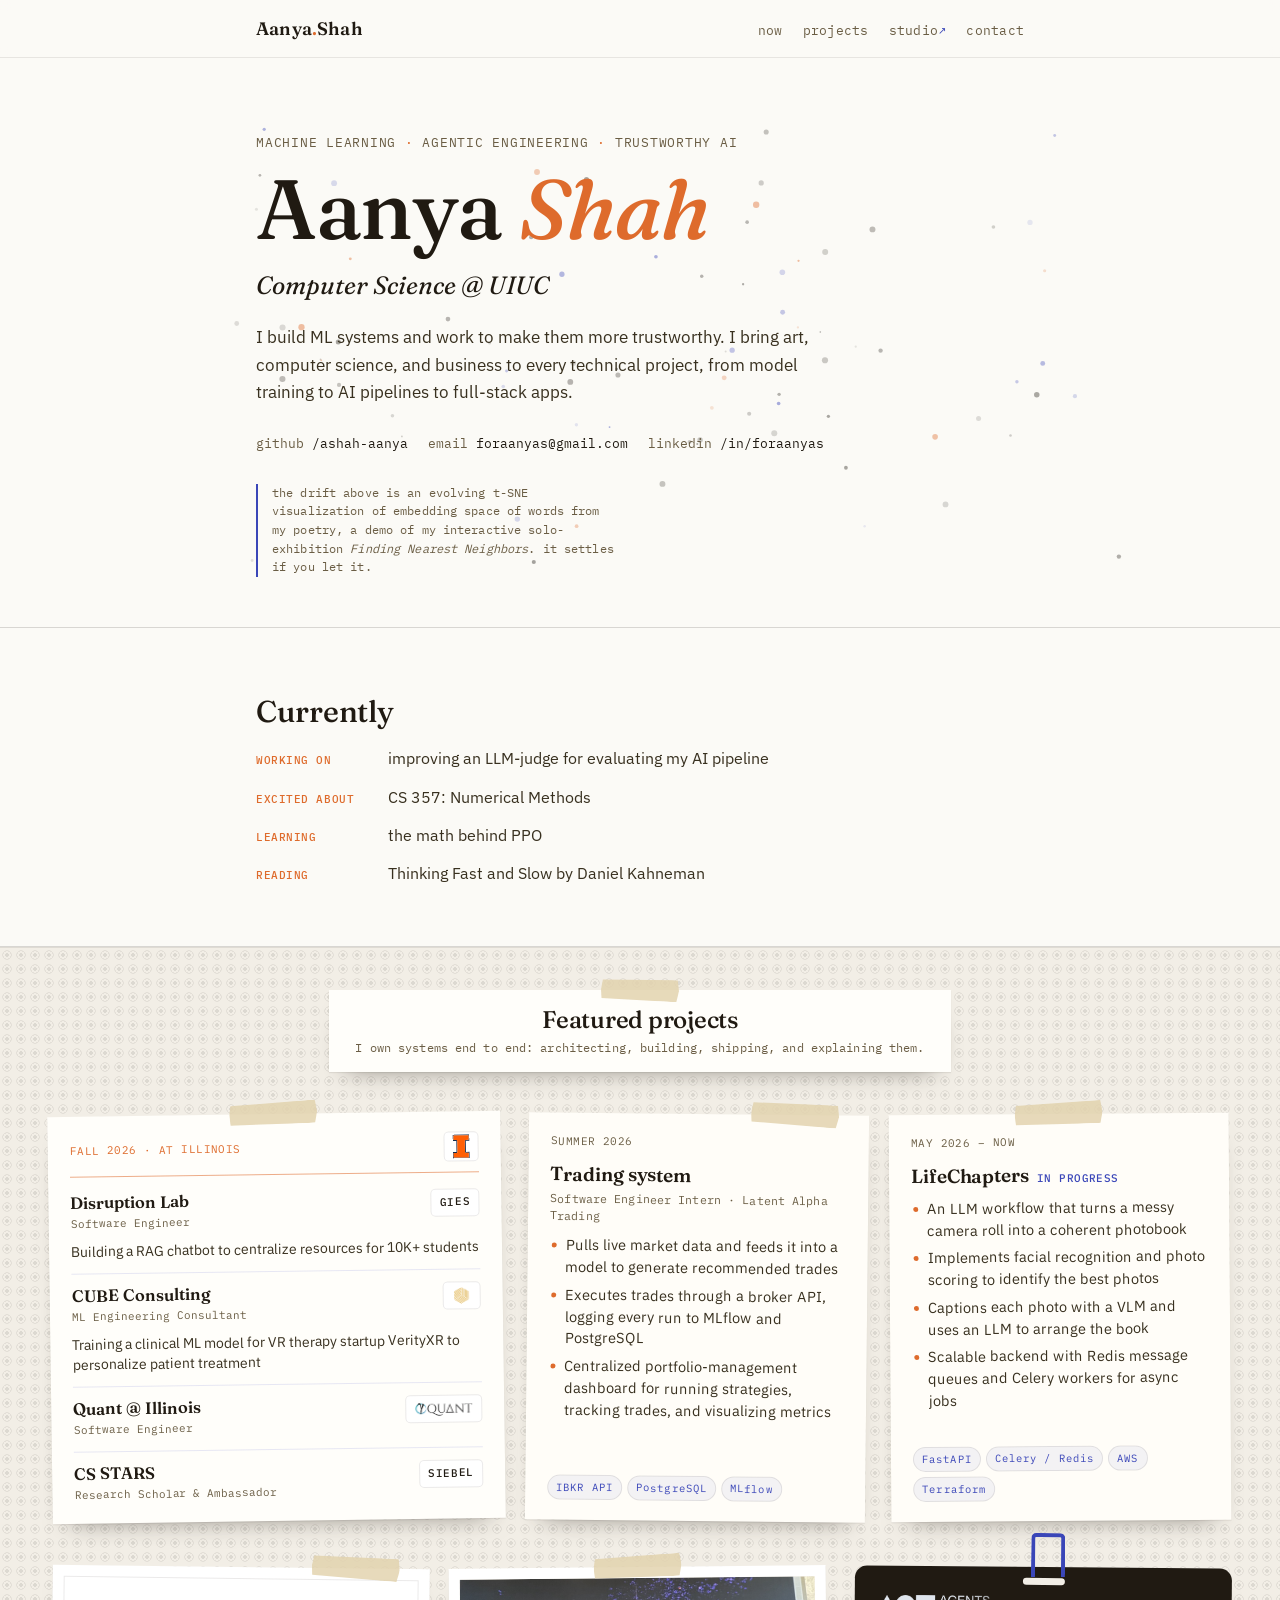
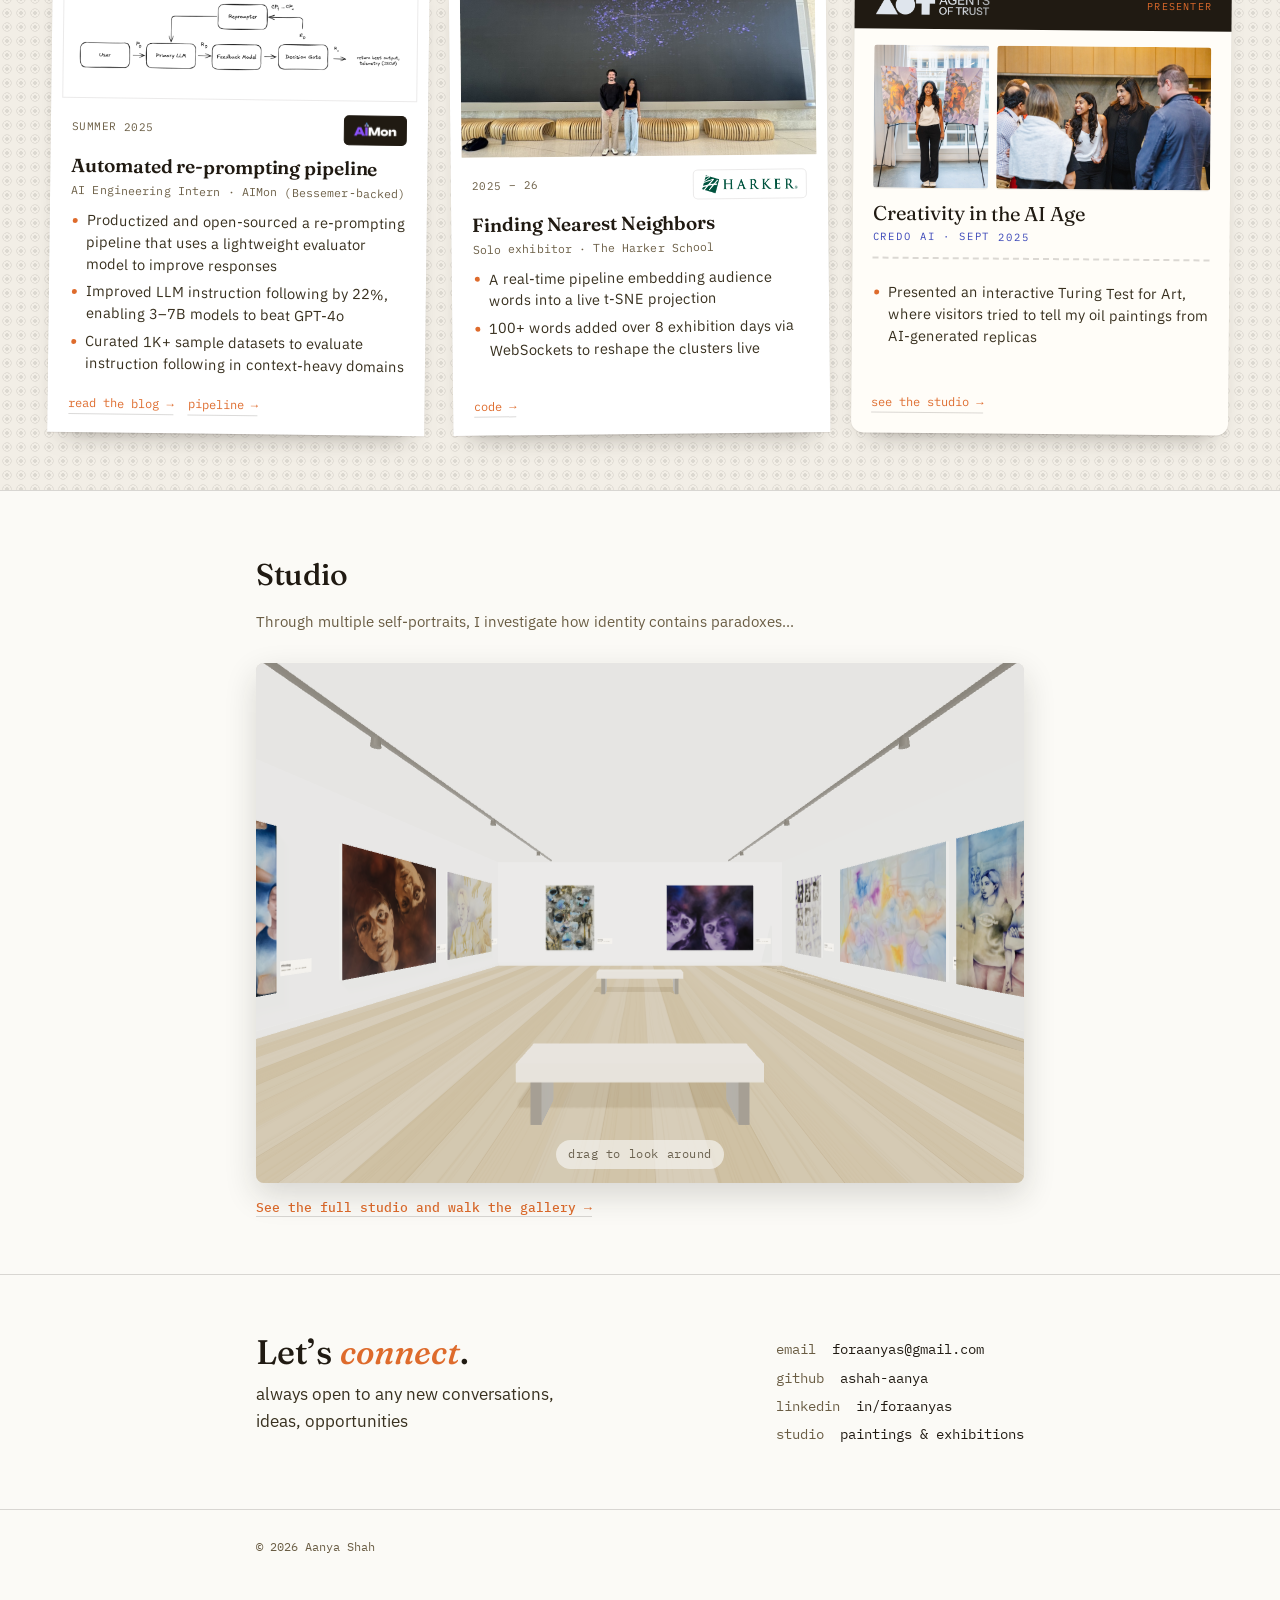
==== commit 3f2bba57: "Rename LBal Trading to Latent Alpha Trading Co-Authored-By: Claude Opus 5 (1M context) <noreply@anth" ====
--- a/index.html
+++ b/index.html
@@ -102,7 +102,7 @@
       <li class="pin w-side">
         <div class="top"><span class="when">Summer 2026</span></div>
         <h3>Trading system</h3>
-        <p class="frole">Software Engineer Intern &middot; LBal Trading</p>
+        <p class="frole">Software Engineer Intern &middot; Latent Alpha Trading</p>
         <ul class="fbul">
           <li>Pulls live market data and feeds it into a model to generate recommended trades</li>
           <li>Executes trades through a broker API, logging every run to MLflow and PostgreSQL</li>
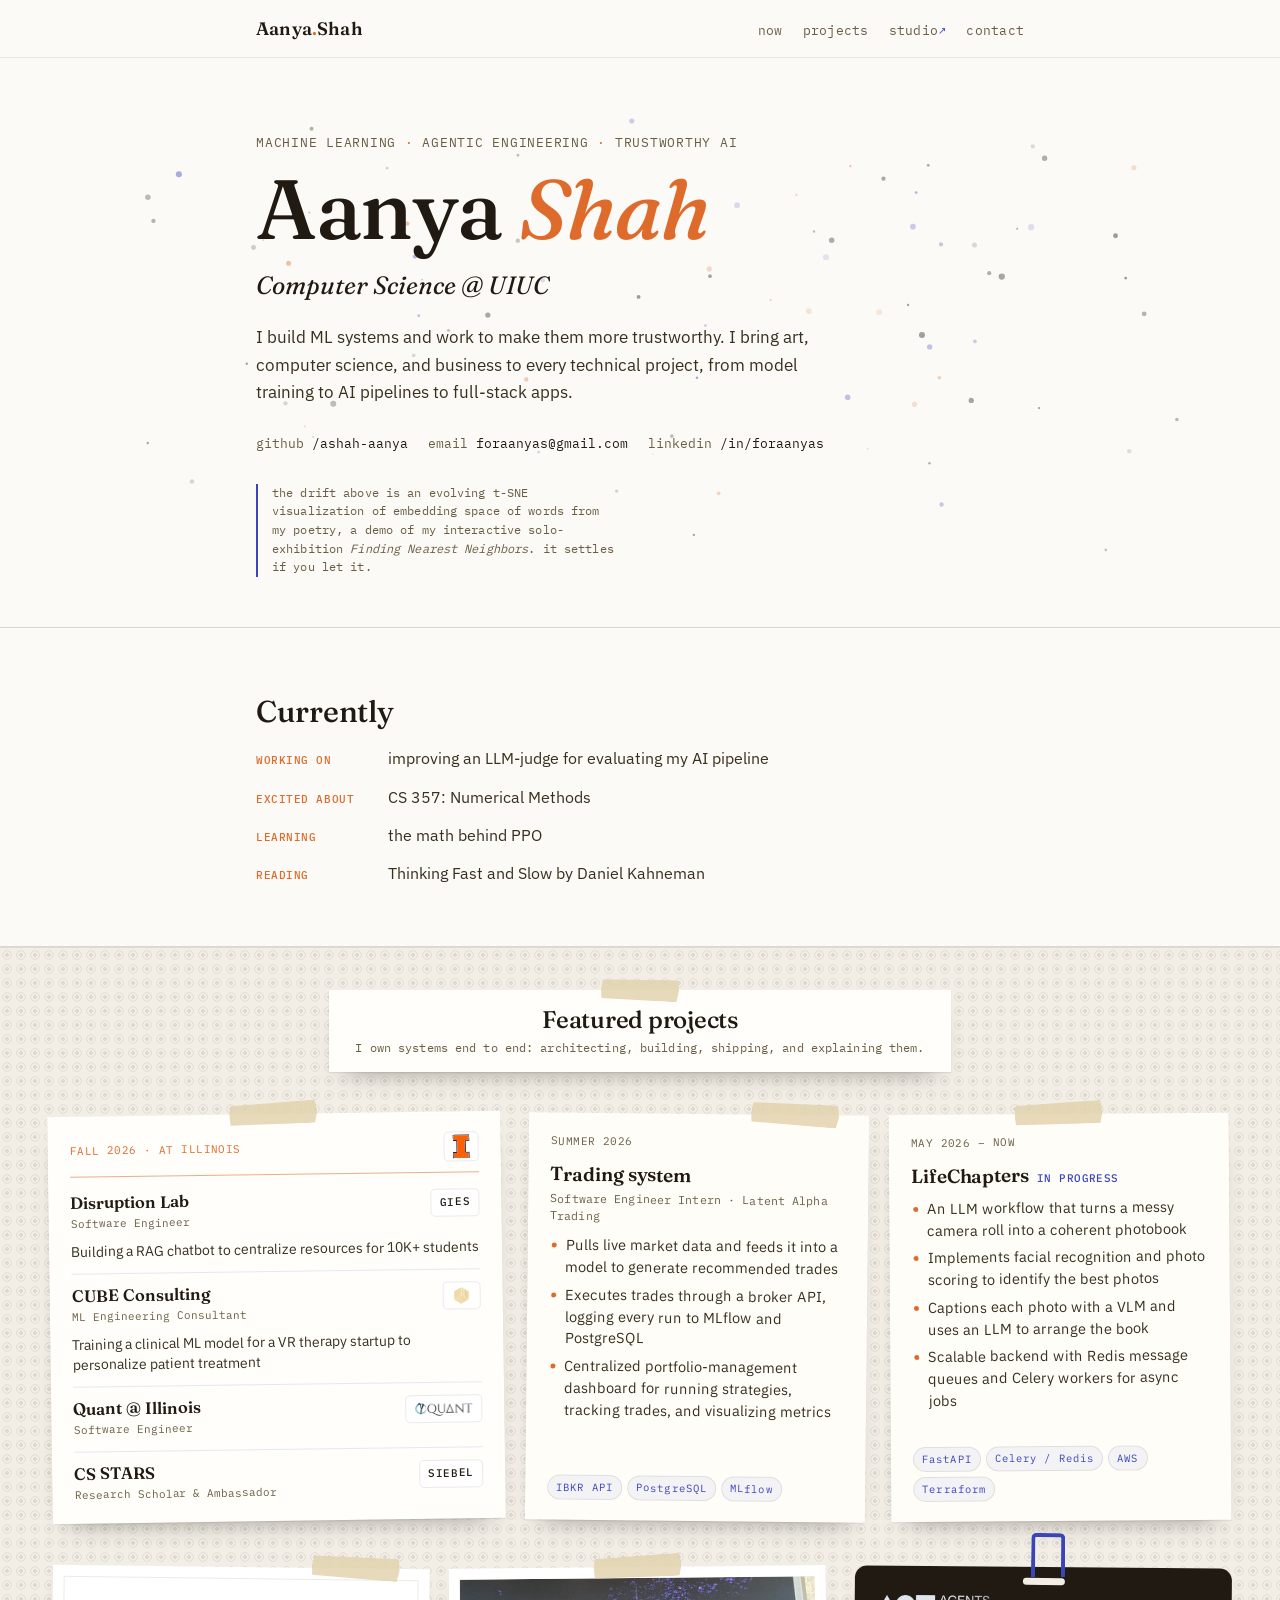
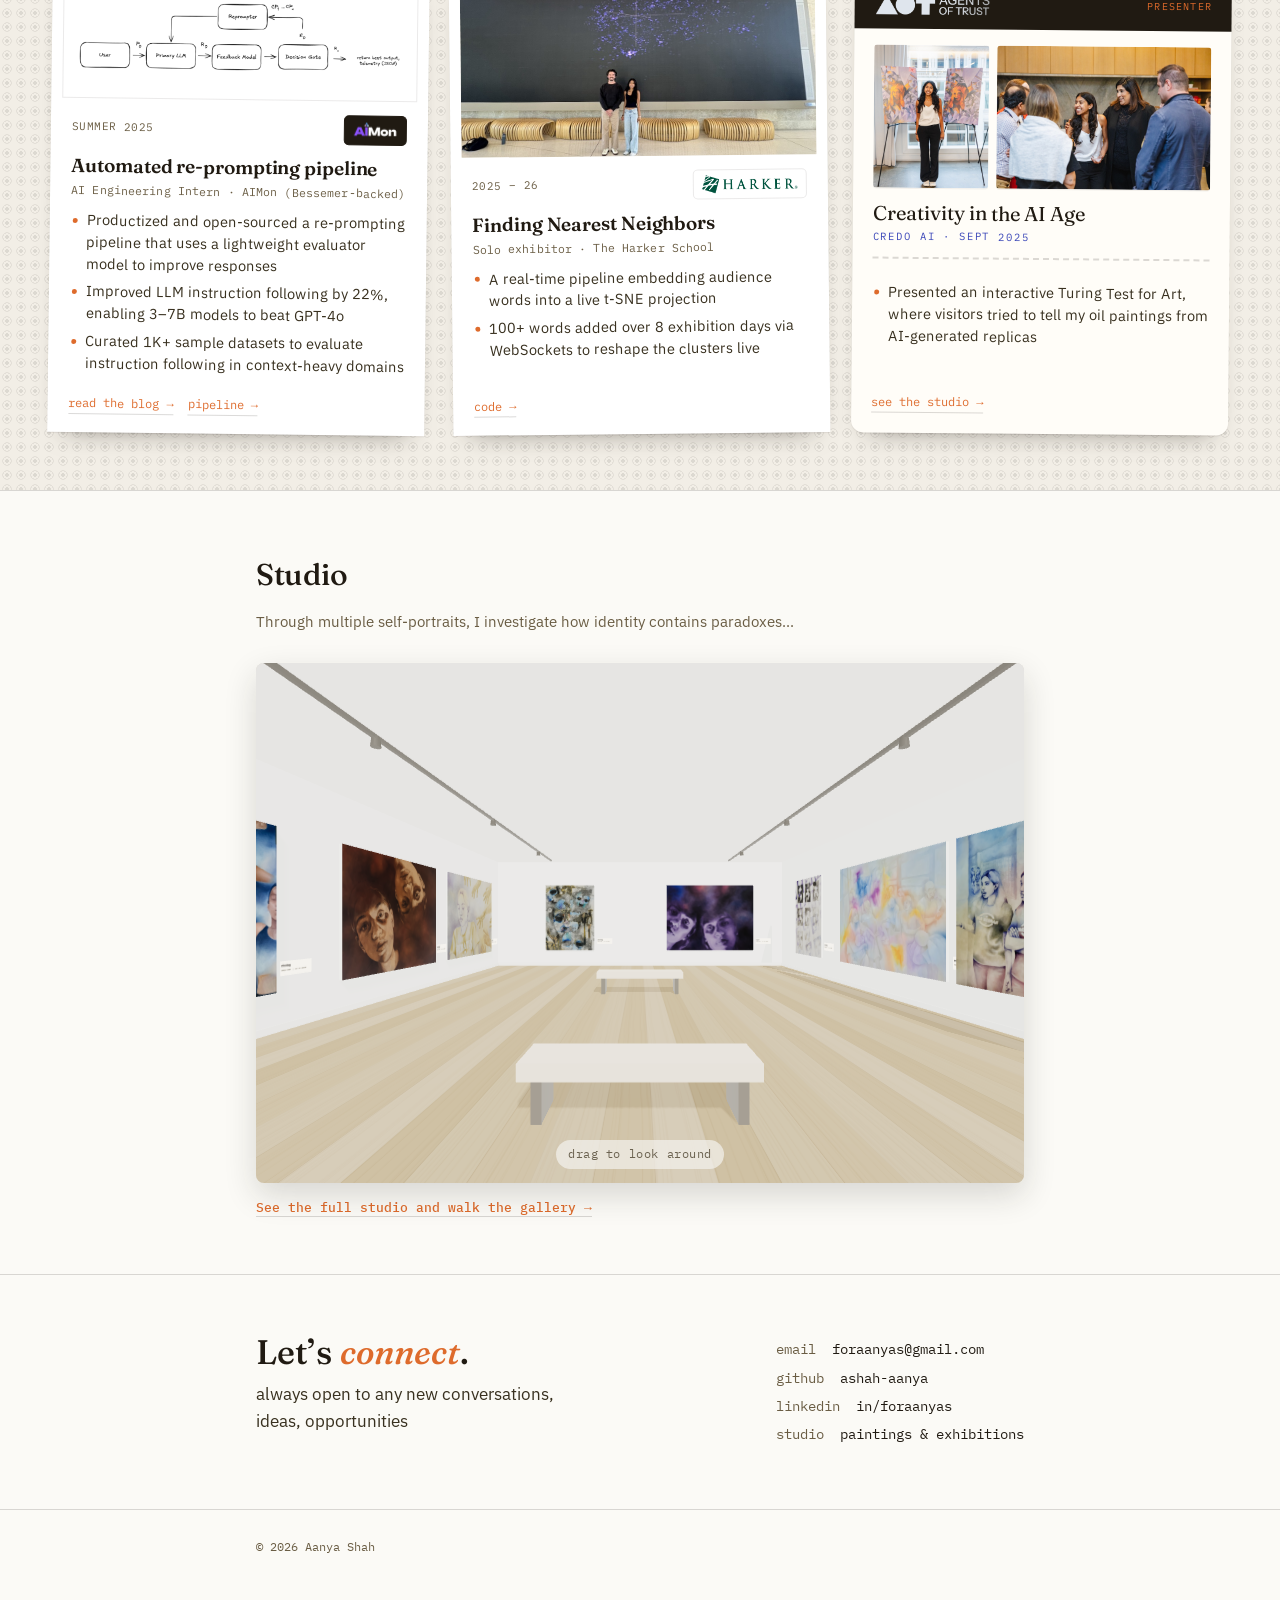
==== commit a631aaef: "Remove client name from CUBE Consulting role Co-Authored-By: Claude Opus 5.5 (1M context) <noreply@a" ====
--- a/index.html
+++ b/index.html
@@ -83,7 +83,7 @@
             <span class="org">CUBE Consulting</span>
             <span class="logo-chip icon"><img src="assets/logos/cube.png" alt="CUBE Consulting" /></span>
             <span class="rl">ML Engineering Consultant</span>
-            <p>Training a clinical ML model for VR therapy startup VerityXR to personalize patient treatment</p>
+            <p>Training a clinical ML model for a VR therapy startup to personalize patient treatment</p>
           </li>
           <!-- TODO(aanya): confirm the Quant role title and add detail on the poker project -->
           <li>
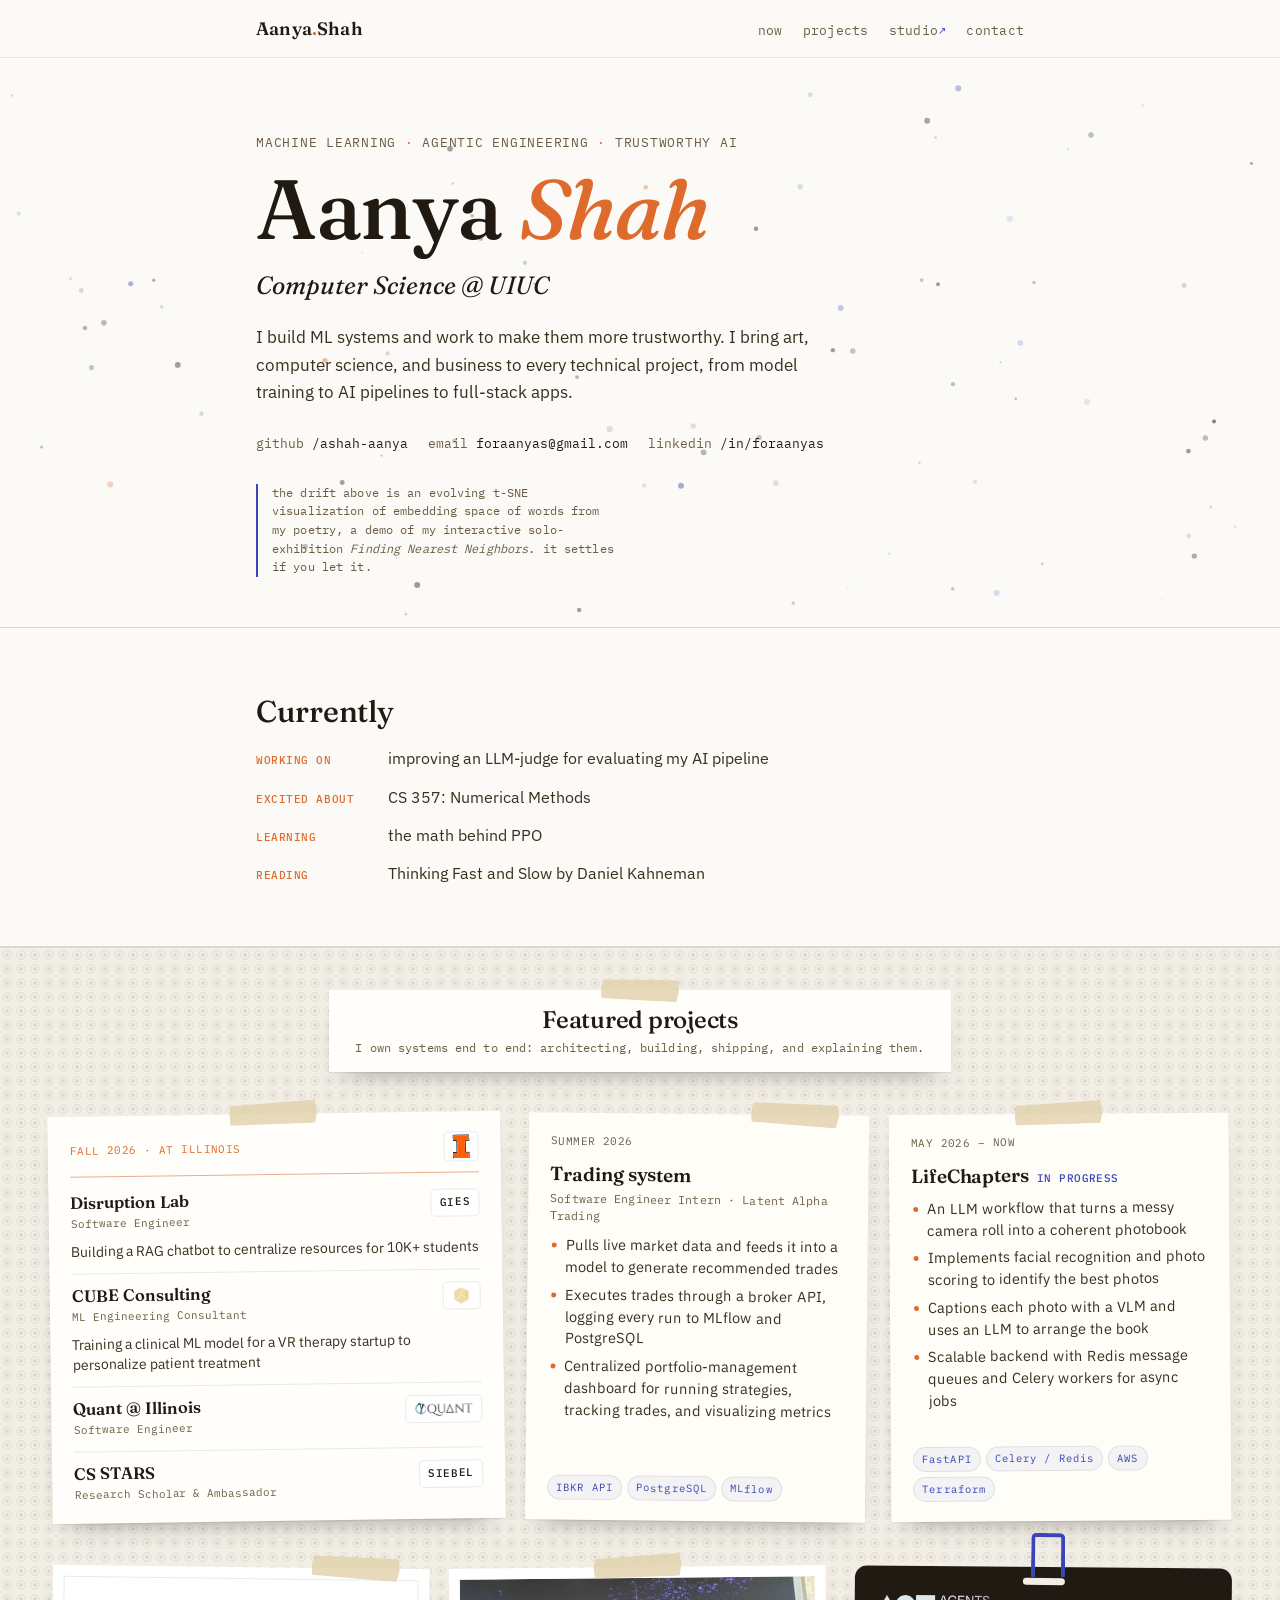
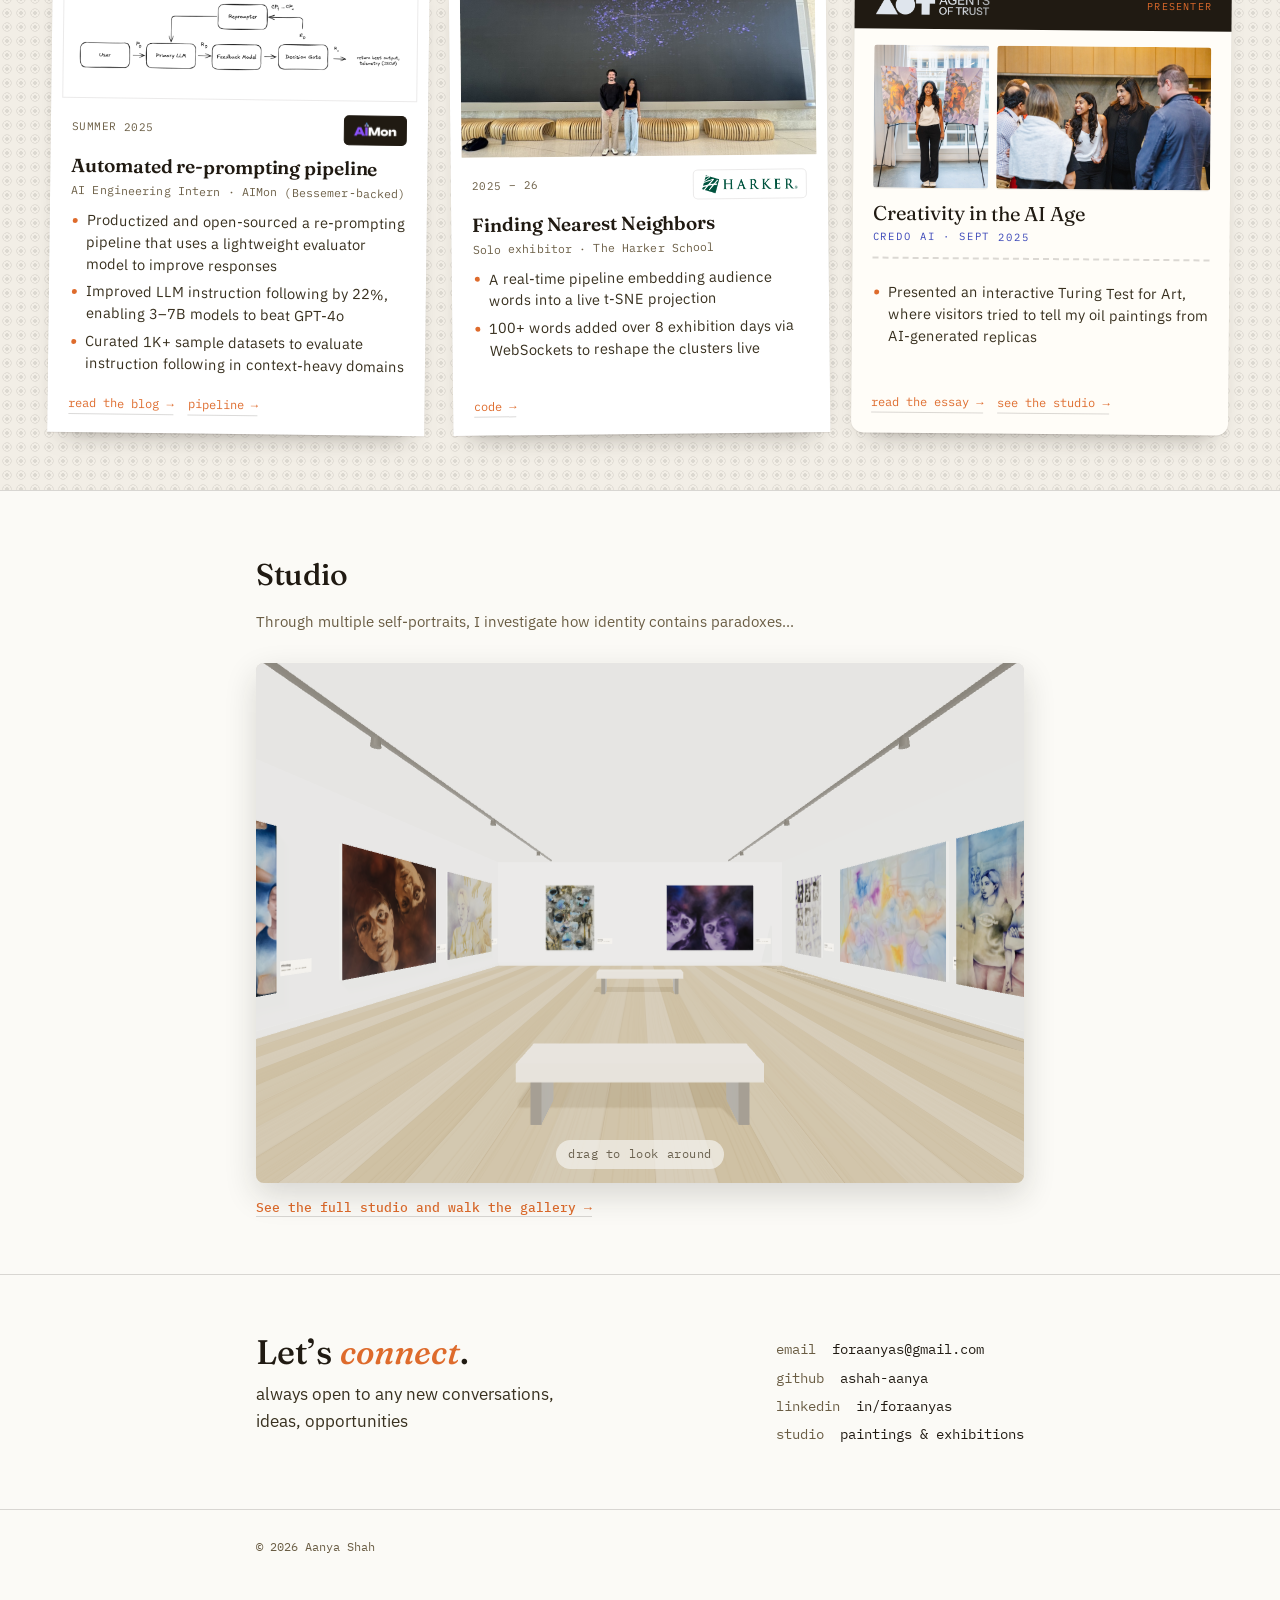
==== commit 8bae3254: "Link Agents of Trust card to the essay Co-Authored-By: Claude Sonnet 5.5 <noreply@anthropic.com>" ====
--- a/index.html
+++ b/index.html
@@ -172,7 +172,10 @@
           <ul class="fbul">
             <li>Presented an interactive Turing Test for Art, where visitors tried to tell my oil paintings from AI-generated replicas</li>
           </ul>
-          <div class="foot flinks"><a href="art.html">see the studio &rarr;</a></div>
+          <div class="foot flinks">
+            <a href="creativity-ai.html">read the essay &rarr;</a>
+            <a href="art.html">see the studio &rarr;</a>
+          </div>
         </div>
       </li>
 
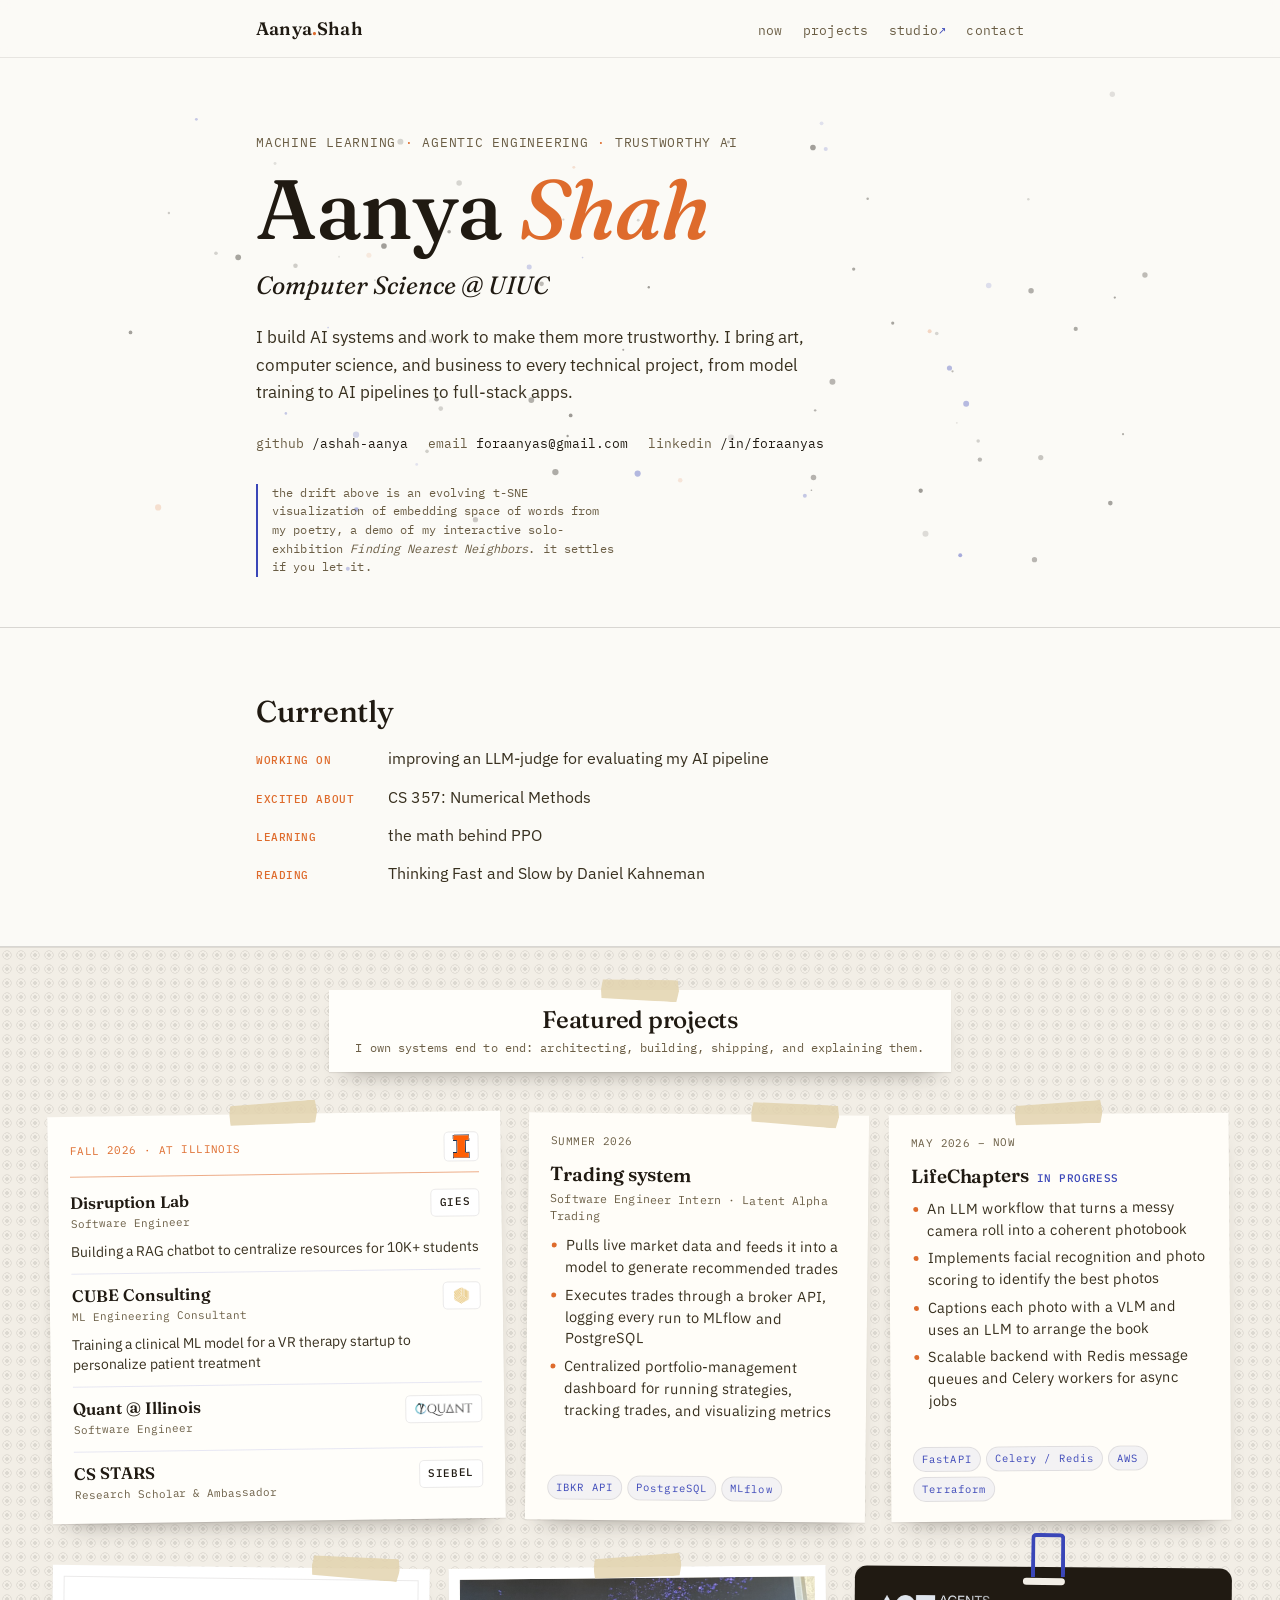
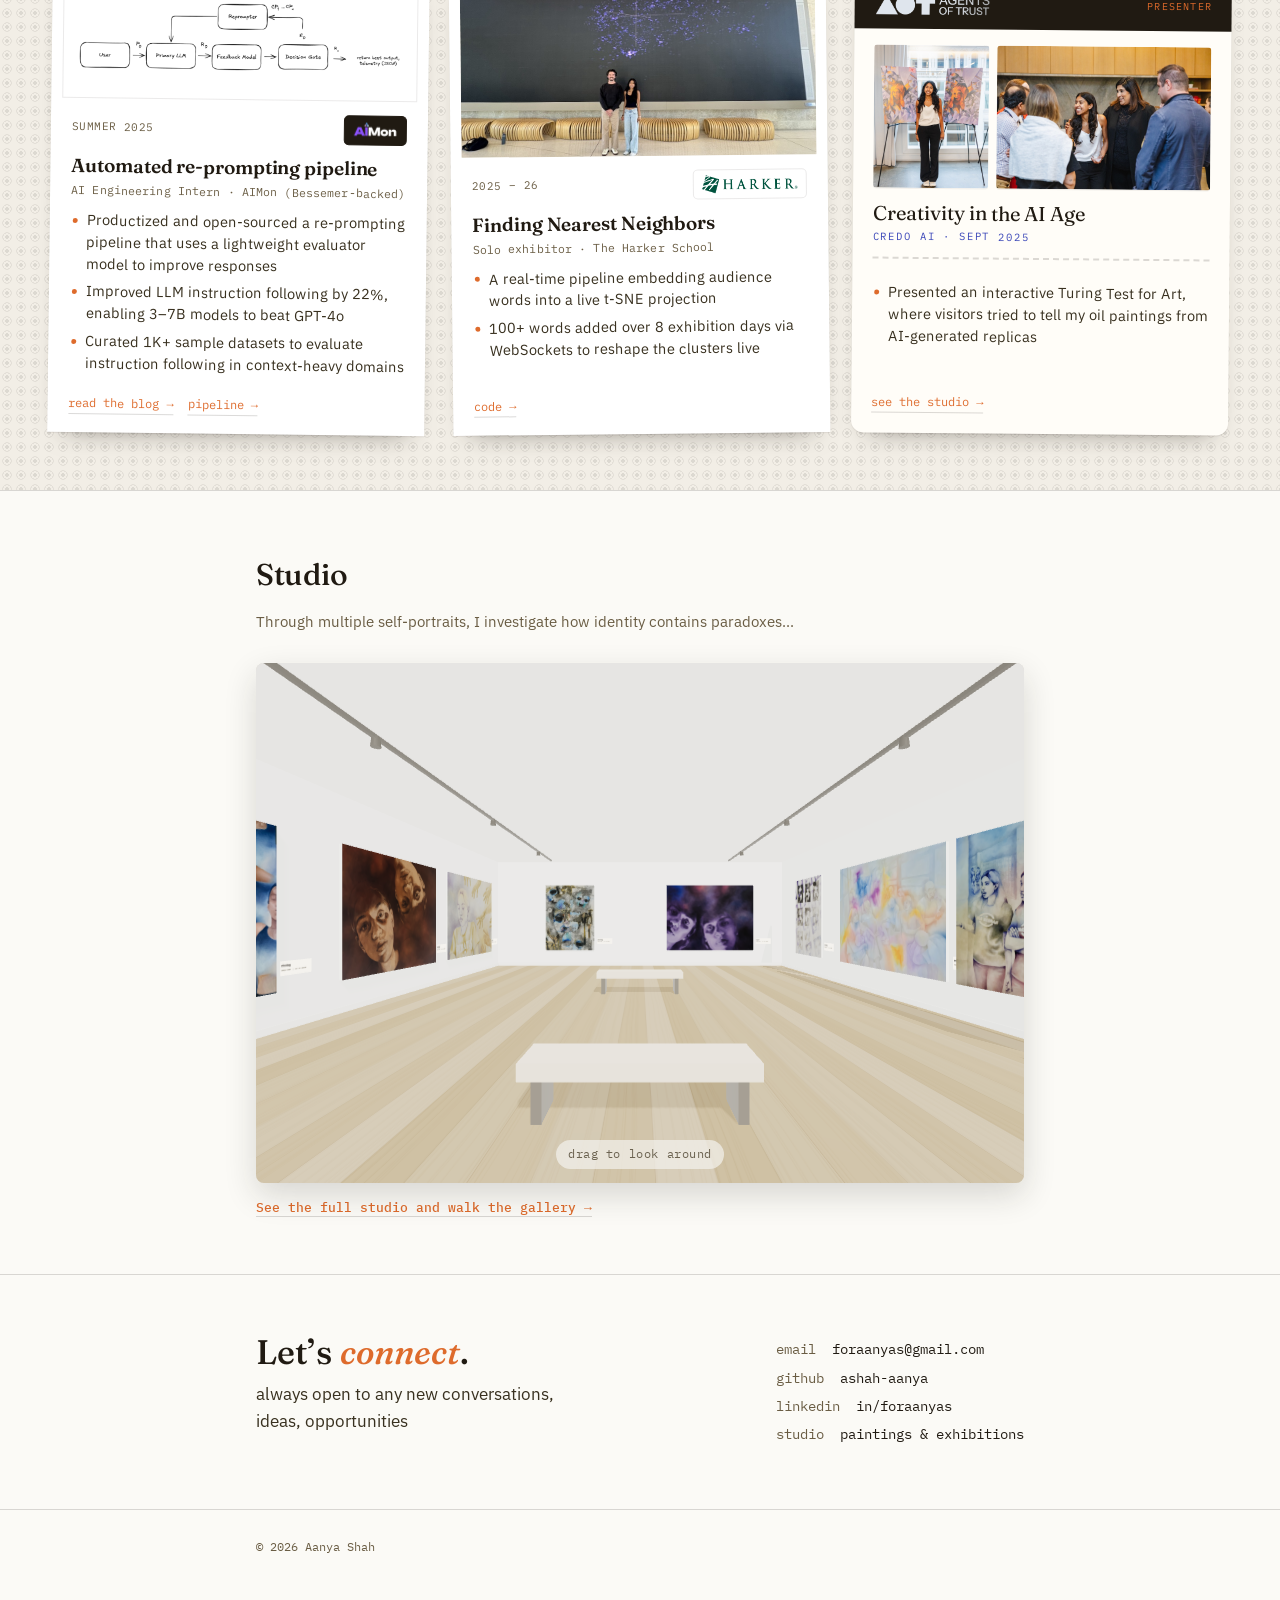
==== commit 559c002d: "Hero intro: say AI systems instead of ML systems Co-Authored-By: Claude Sonnet 5.5 <noreply@anthropi" ====
--- a/index.html
+++ b/index.html
@@ -4,7 +4,7 @@
 <meta charset="UTF-8" />
 <meta name="viewport" content="width=device-width, initial-scale=1.0" />
 <title>Aanya Shah</title>
-<meta name="description" content="Aanya Shah: I build ML systems. CS @ Illinois." />
+<meta name="description" content="Aanya Shah: I build AI systems. CS @ Illinois." />
 <link rel="stylesheet" href="css/styles.css" />
 </head>
 <body>
@@ -29,7 +29,7 @@
     <h1 class="name">Aanya <em>Shah</em></h1>
     <p class="tag">Computer Science @ UIUC</p>
     <p class="intro">
-      I build ML systems and work to make them more trustworthy. I bring art, computer science,
+      I build AI systems and work to make them more trustworthy. I bring art, computer science,
       and business to every technical project, from model training to AI pipelines to full-stack apps.
     </p>
     <p class="social">
@@ -172,10 +172,7 @@
           <ul class="fbul">
             <li>Presented an interactive Turing Test for Art, where visitors tried to tell my oil paintings from AI-generated replicas</li>
           </ul>
-          <div class="foot flinks">
-            <a href="creativity-ai.html">read the essay &rarr;</a>
-            <a href="art.html">see the studio &rarr;</a>
-          </div>
+          <div class="foot flinks"><a href="art.html">see the studio &rarr;</a></div>
         </div>
       </li>
 
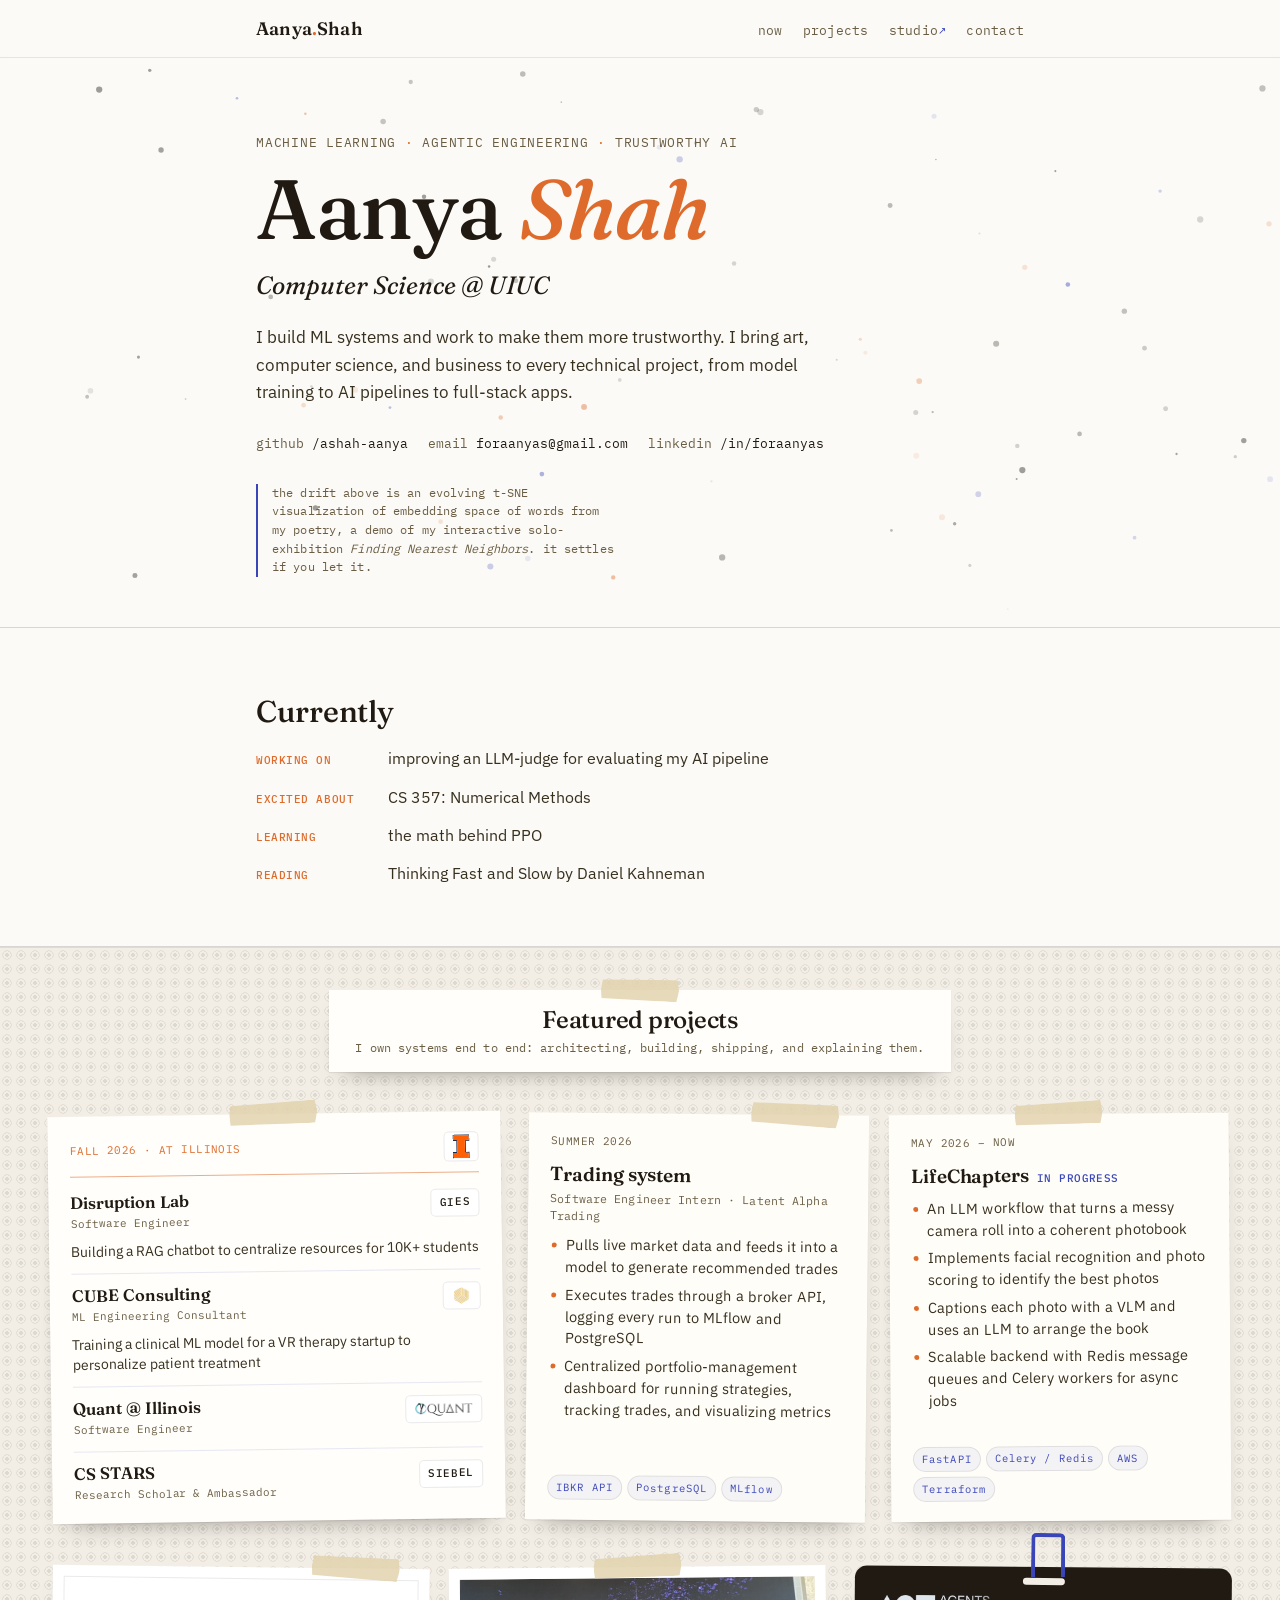
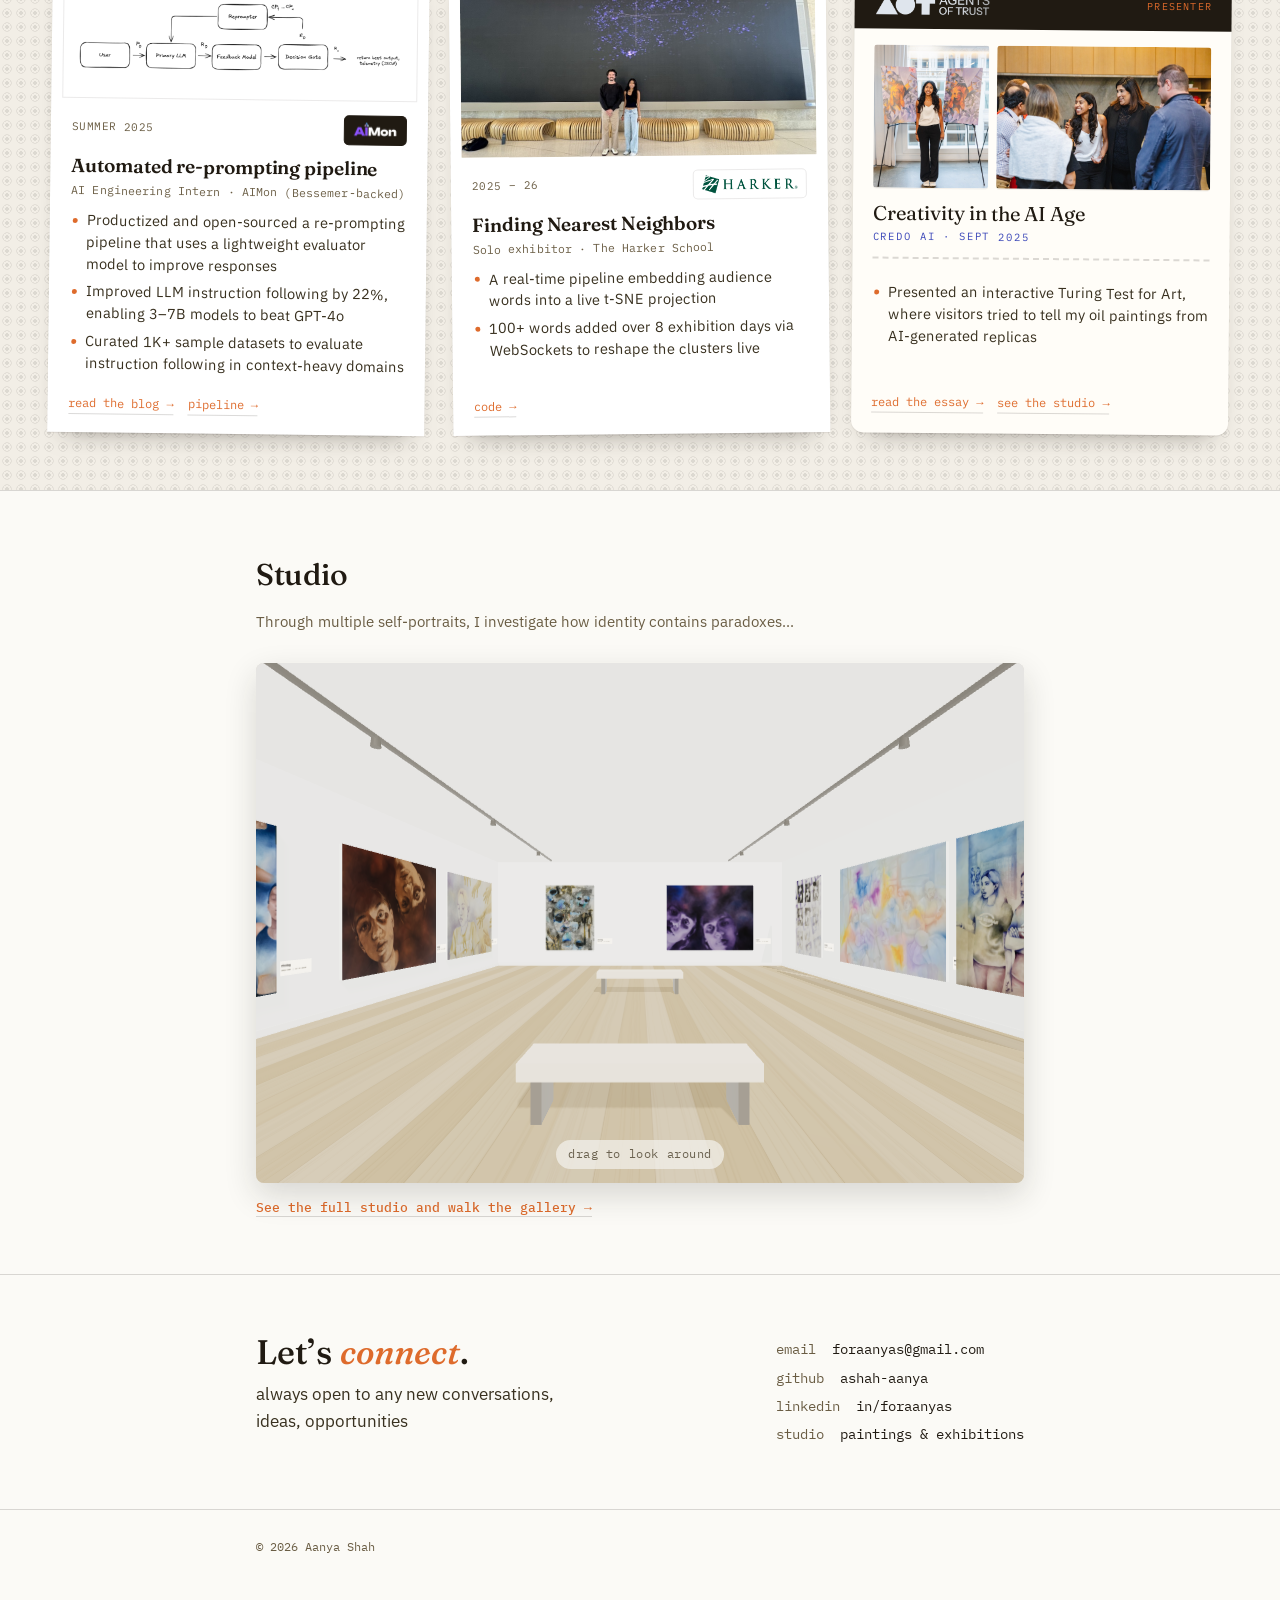
==== commit 5e65deeb: "Deep-link exhibit links to the Human or AI? section of the studio page Co-Authored-By: Claude Sonnet" ====
--- a/index.html
+++ b/index.html
@@ -4,7 +4,7 @@
 <meta charset="UTF-8" />
 <meta name="viewport" content="width=device-width, initial-scale=1.0" />
 <title>Aanya Shah</title>
-<meta name="description" content="Aanya Shah: I build AI systems. CS @ Illinois." />
+<meta name="description" content="Aanya Shah: I build ML systems. CS @ Illinois." />
 <link rel="stylesheet" href="css/styles.css" />
 </head>
 <body>
@@ -29,7 +29,7 @@
     <h1 class="name">Aanya <em>Shah</em></h1>
     <p class="tag">Computer Science @ UIUC</p>
     <p class="intro">
-      I build AI systems and work to make them more trustworthy. I bring art, computer science,
+      I build ML systems and work to make them more trustworthy. I bring art, computer science,
       and business to every technical project, from model training to AI pipelines to full-stack apps.
     </p>
     <p class="social">
@@ -172,7 +172,10 @@
           <ul class="fbul">
             <li>Presented an interactive Turing Test for Art, where visitors tried to tell my oil paintings from AI-generated replicas</li>
           </ul>
-          <div class="foot flinks"><a href="art.html">see the studio &rarr;</a></div>
+          <div class="foot flinks">
+            <a href="creativity-ai.html">read the essay &rarr;</a>
+            <a href="art.html#human-or-ai">see the studio &rarr;</a>
+          </div>
         </div>
       </li>
 
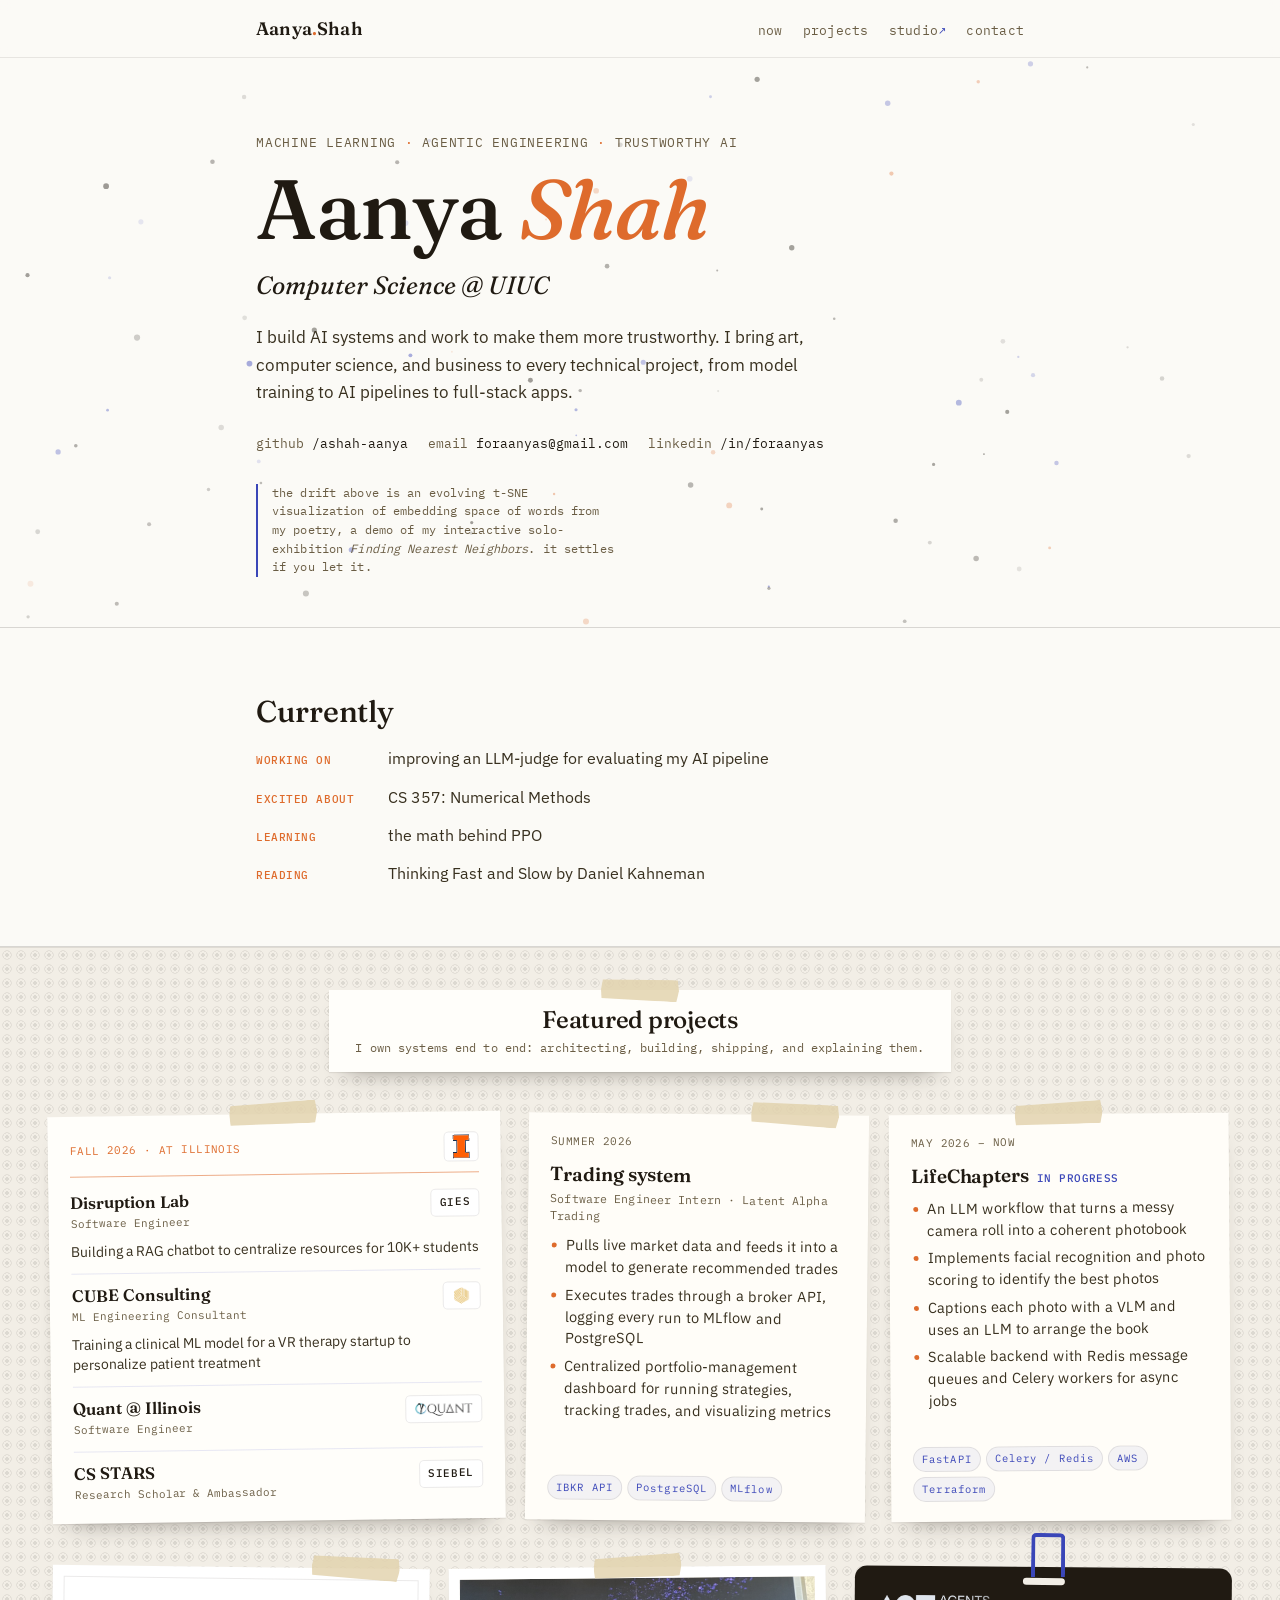
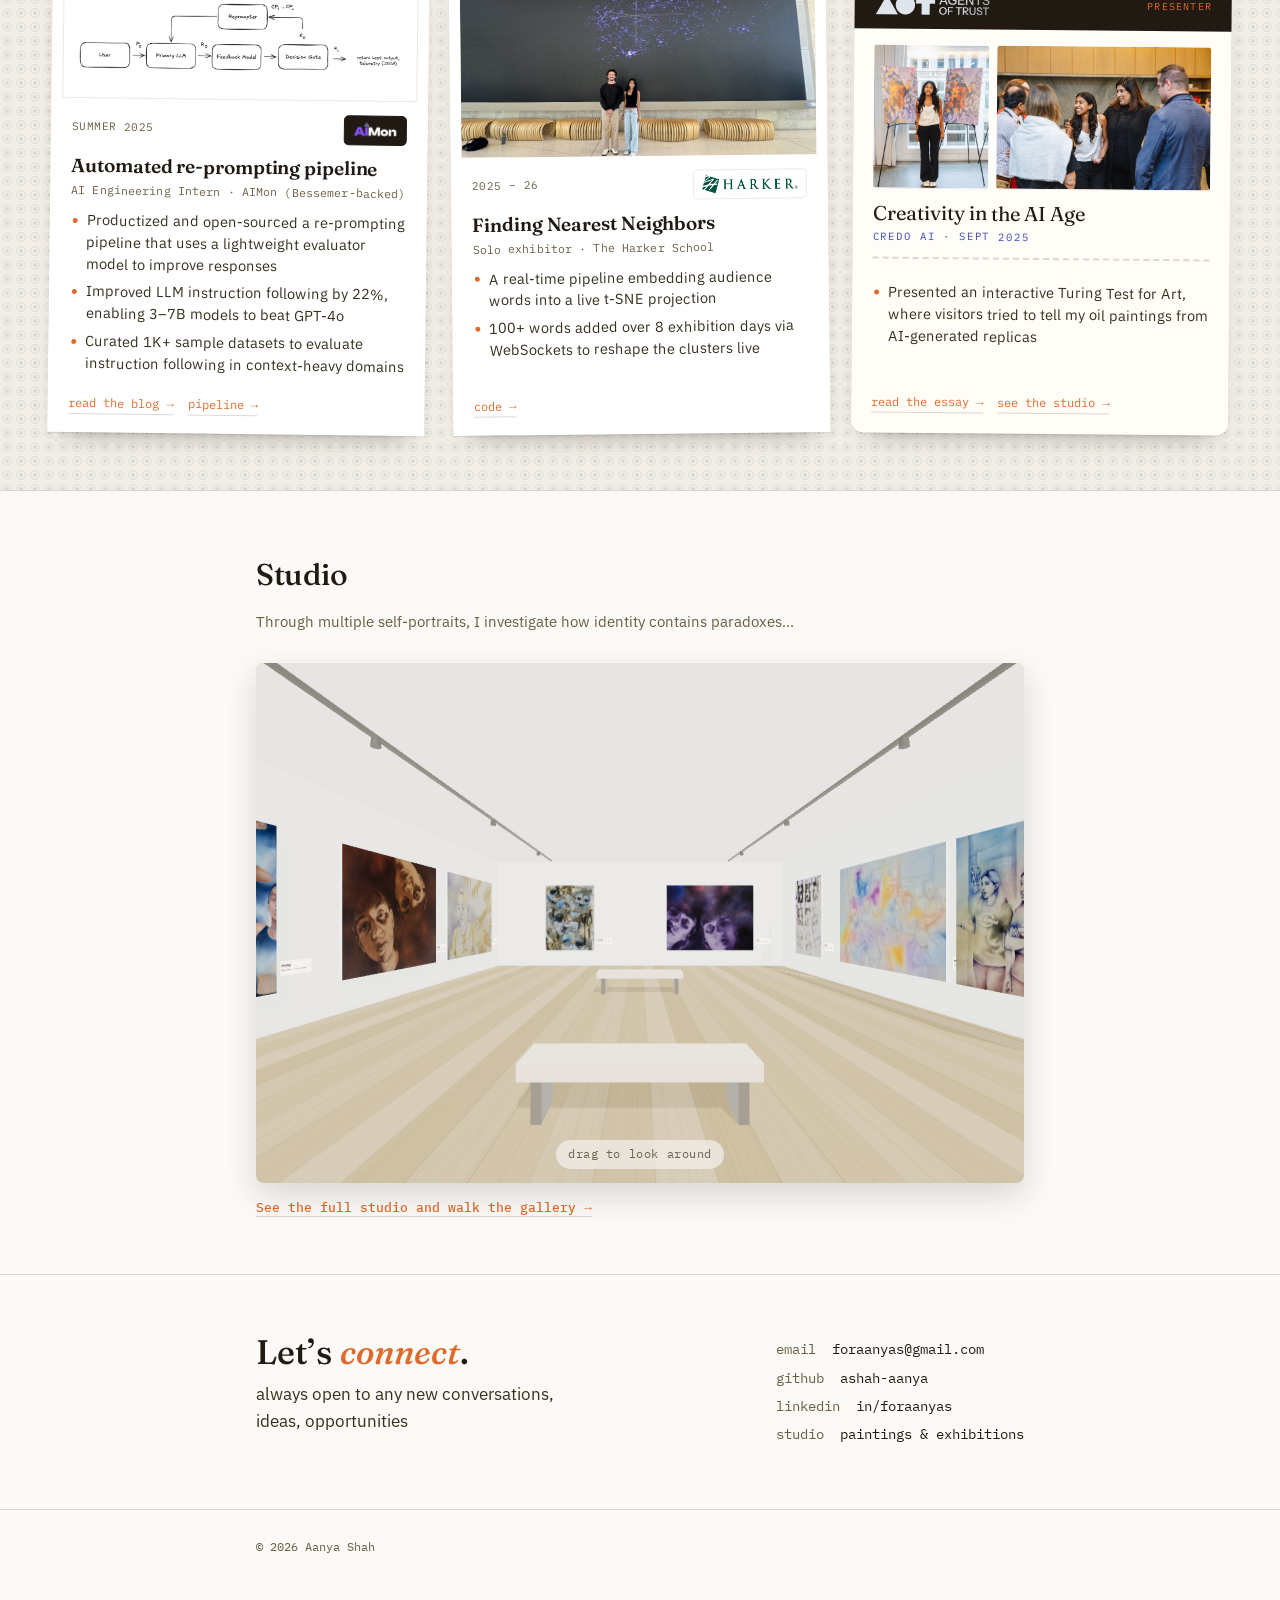
==== commit bc5e0b2c: "Merge pull request #13 from ashah-aanya/hero-ai-systems Hero intro: say AI systems instead of ML sys" ====
--- a/index.html
+++ b/index.html
@@ -4,7 +4,7 @@
 <meta charset="UTF-8" />
 <meta name="viewport" content="width=device-width, initial-scale=1.0" />
 <title>Aanya Shah</title>
-<meta name="description" content="Aanya Shah: I build ML systems. CS @ Illinois." />
+<meta name="description" content="Aanya Shah: I build AI systems. CS @ Illinois." />
 <link rel="stylesheet" href="css/styles.css" />
 </head>
 <body>
@@ -29,7 +29,7 @@
     <h1 class="name">Aanya <em>Shah</em></h1>
     <p class="tag">Computer Science @ UIUC</p>
     <p class="intro">
-      I build ML systems and work to make them more trustworthy. I bring art, computer science,
+      I build AI systems and work to make them more trustworthy. I bring art, computer science,
       and business to every technical project, from model training to AI pipelines to full-stack apps.
     </p>
     <p class="social">
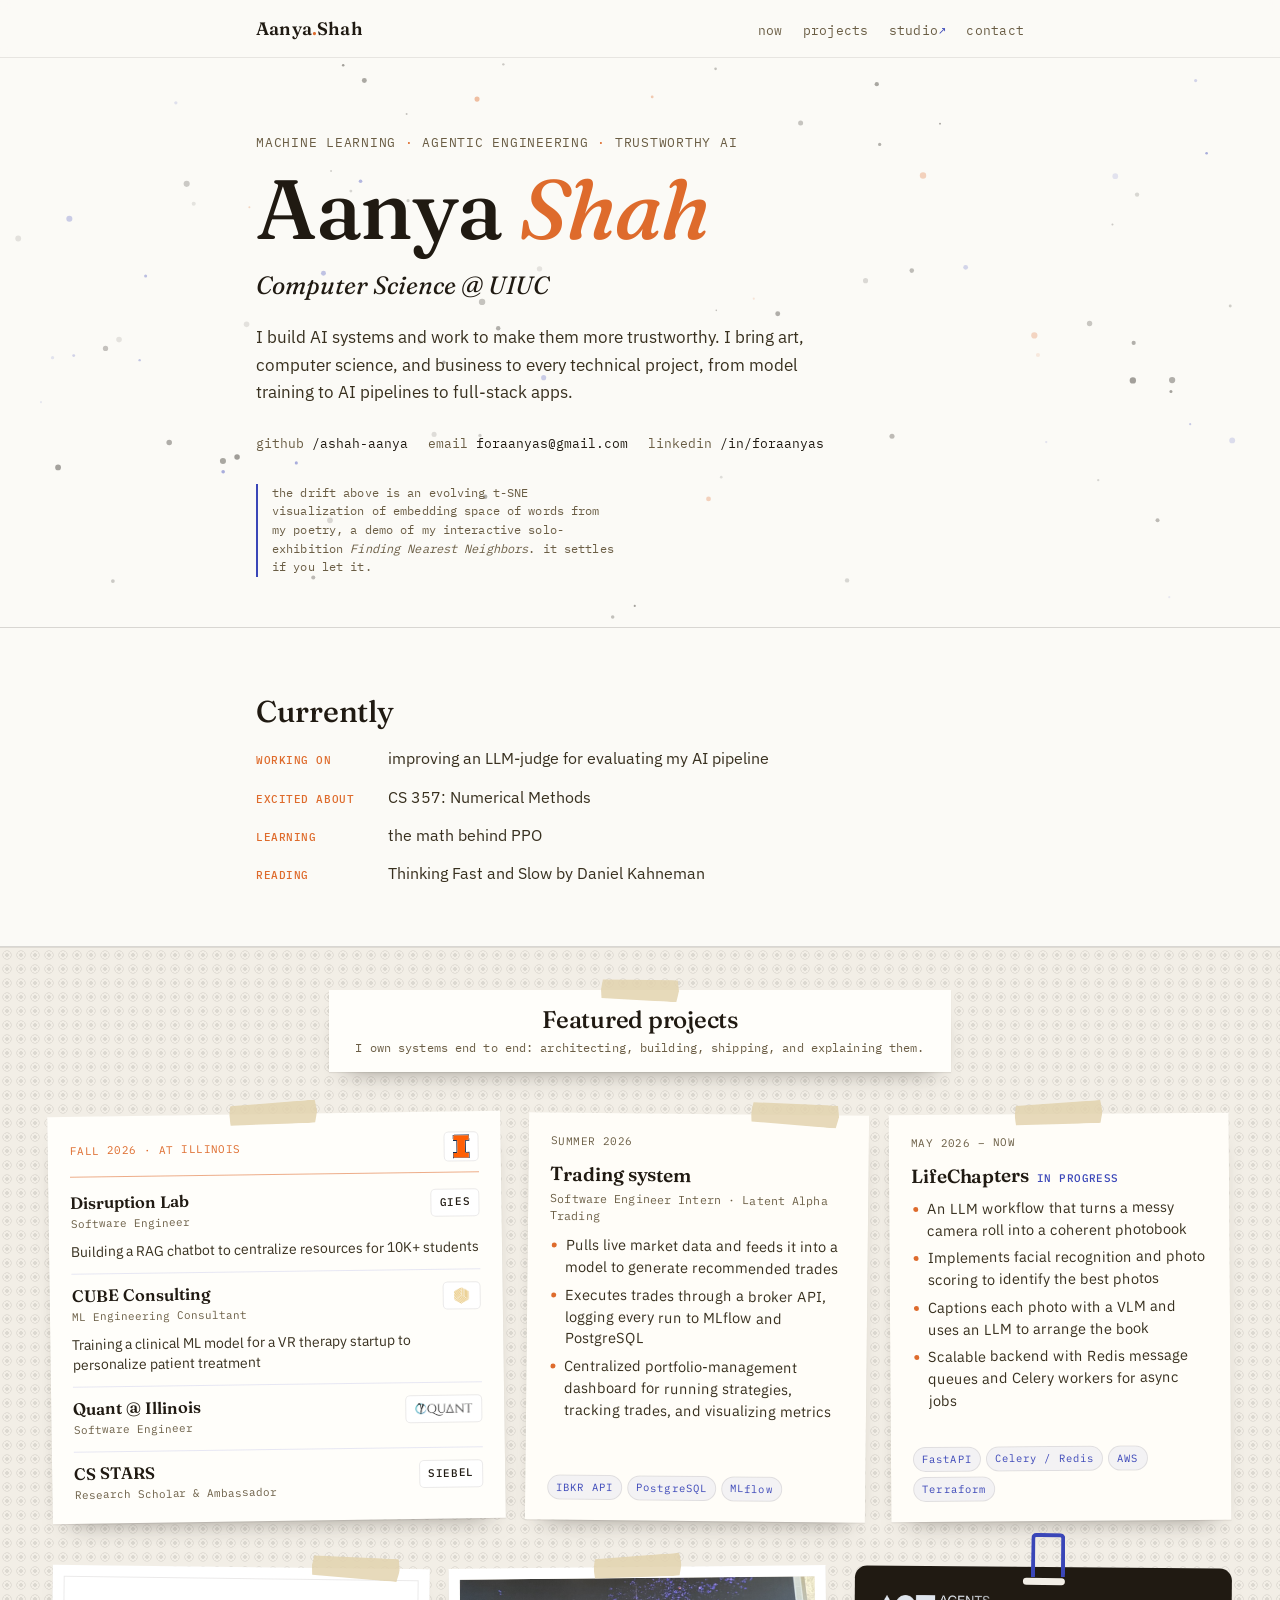
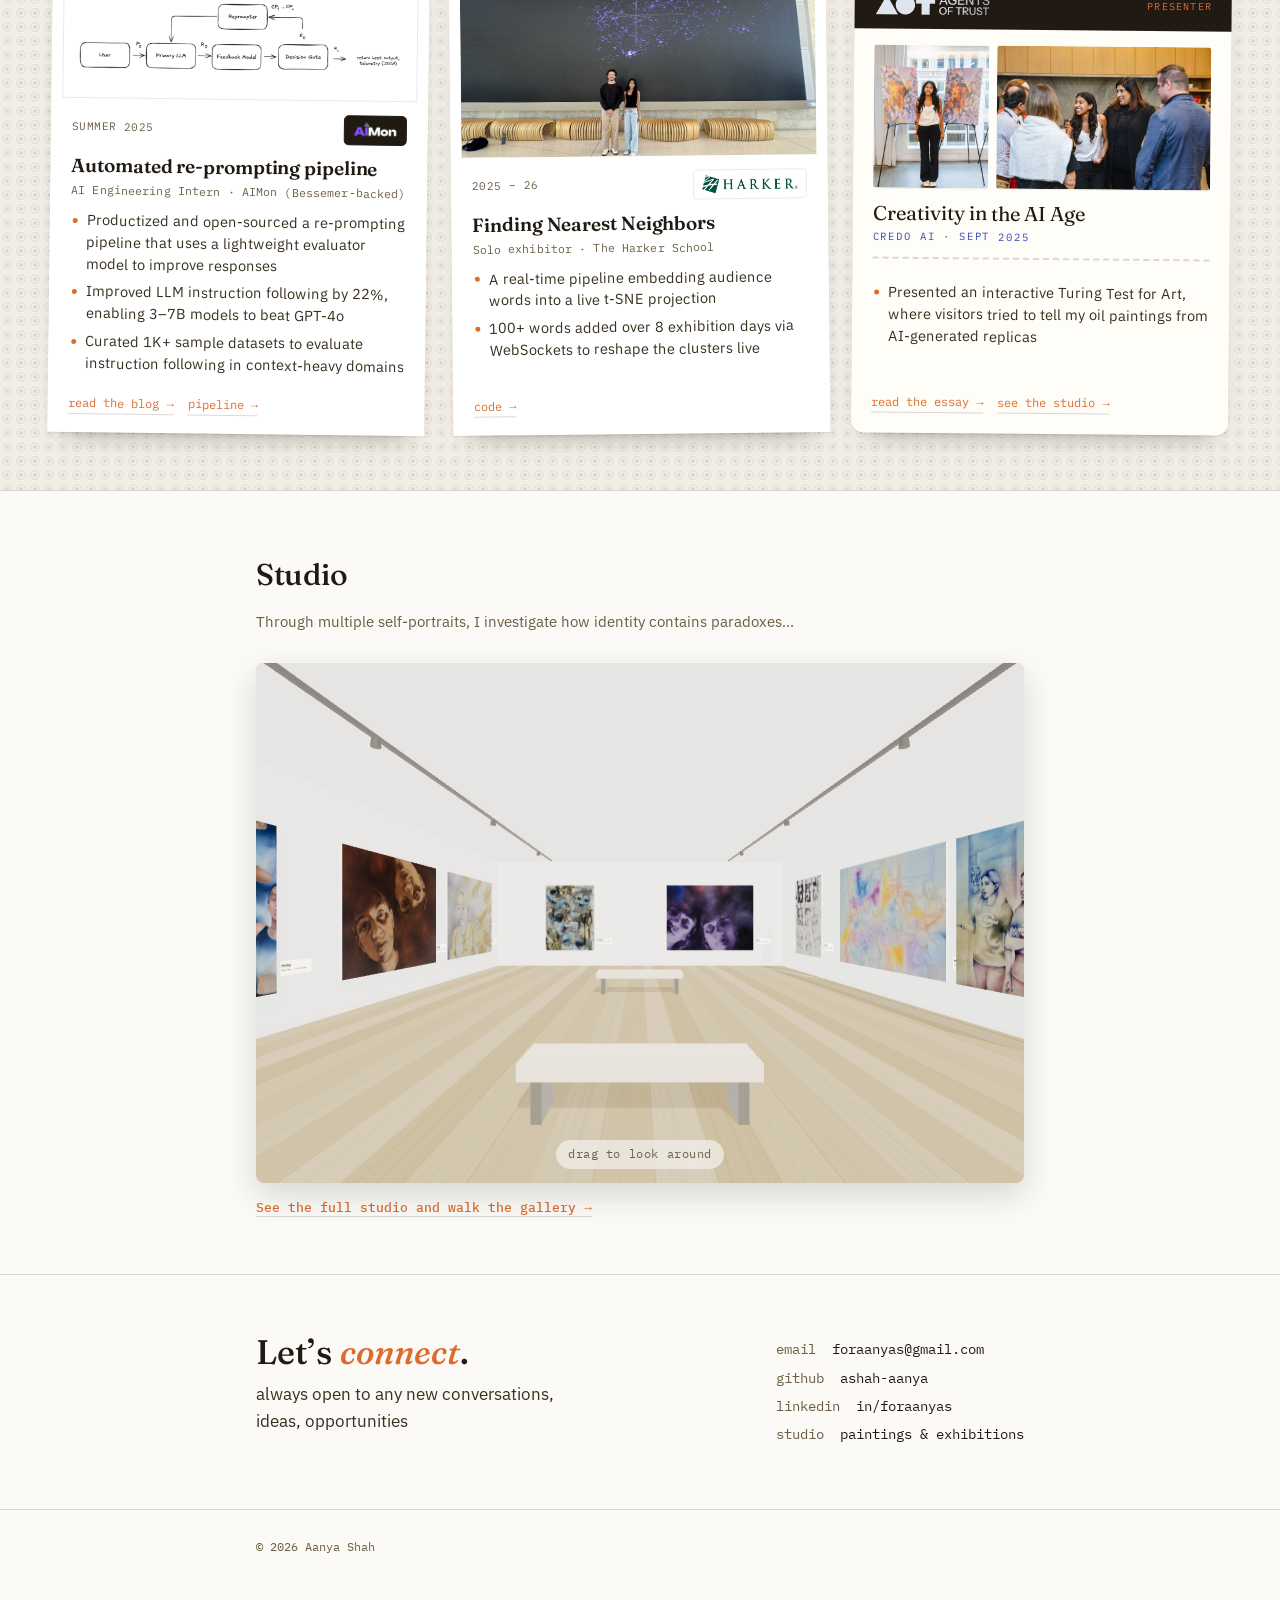
==== commit 7e8279df: "Point re-prompting pipeline links to ashah-aanya/reprompting-pipeline The AIMon repo was shut down, " ====
--- a/index.html
+++ b/index.html
@@ -136,7 +136,7 @@
           </ul>
           <div class="foot flinks">
             <a href="re-prompting.html">read the blog &rarr;</a>
-            <a href="https://github.com/aimonlabs/aimon-python-sdk/tree/main/aimon/reprompting_api">pipeline &rarr;</a>
+            <a href="https://github.com/ashah-aanya/reprompting-pipeline">pipeline &rarr;</a>
           </div>
         </div>
       </li>
